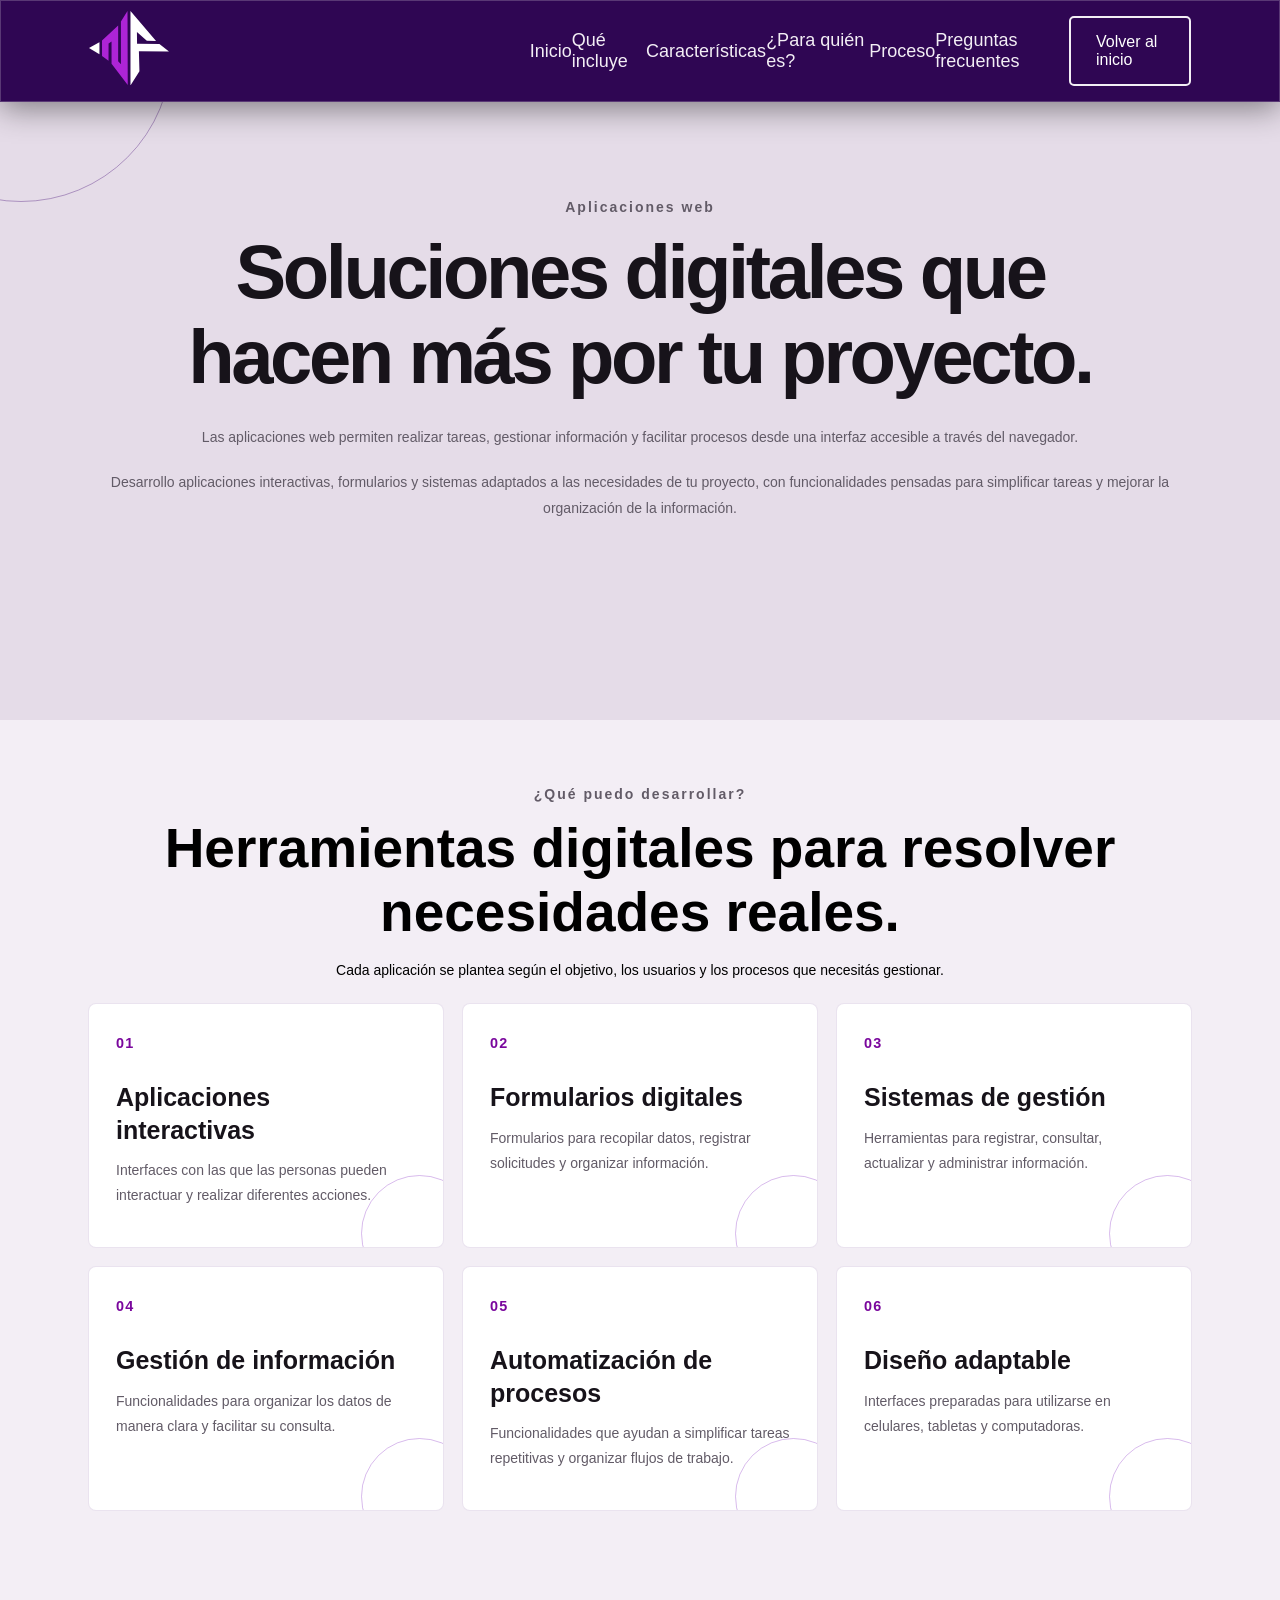
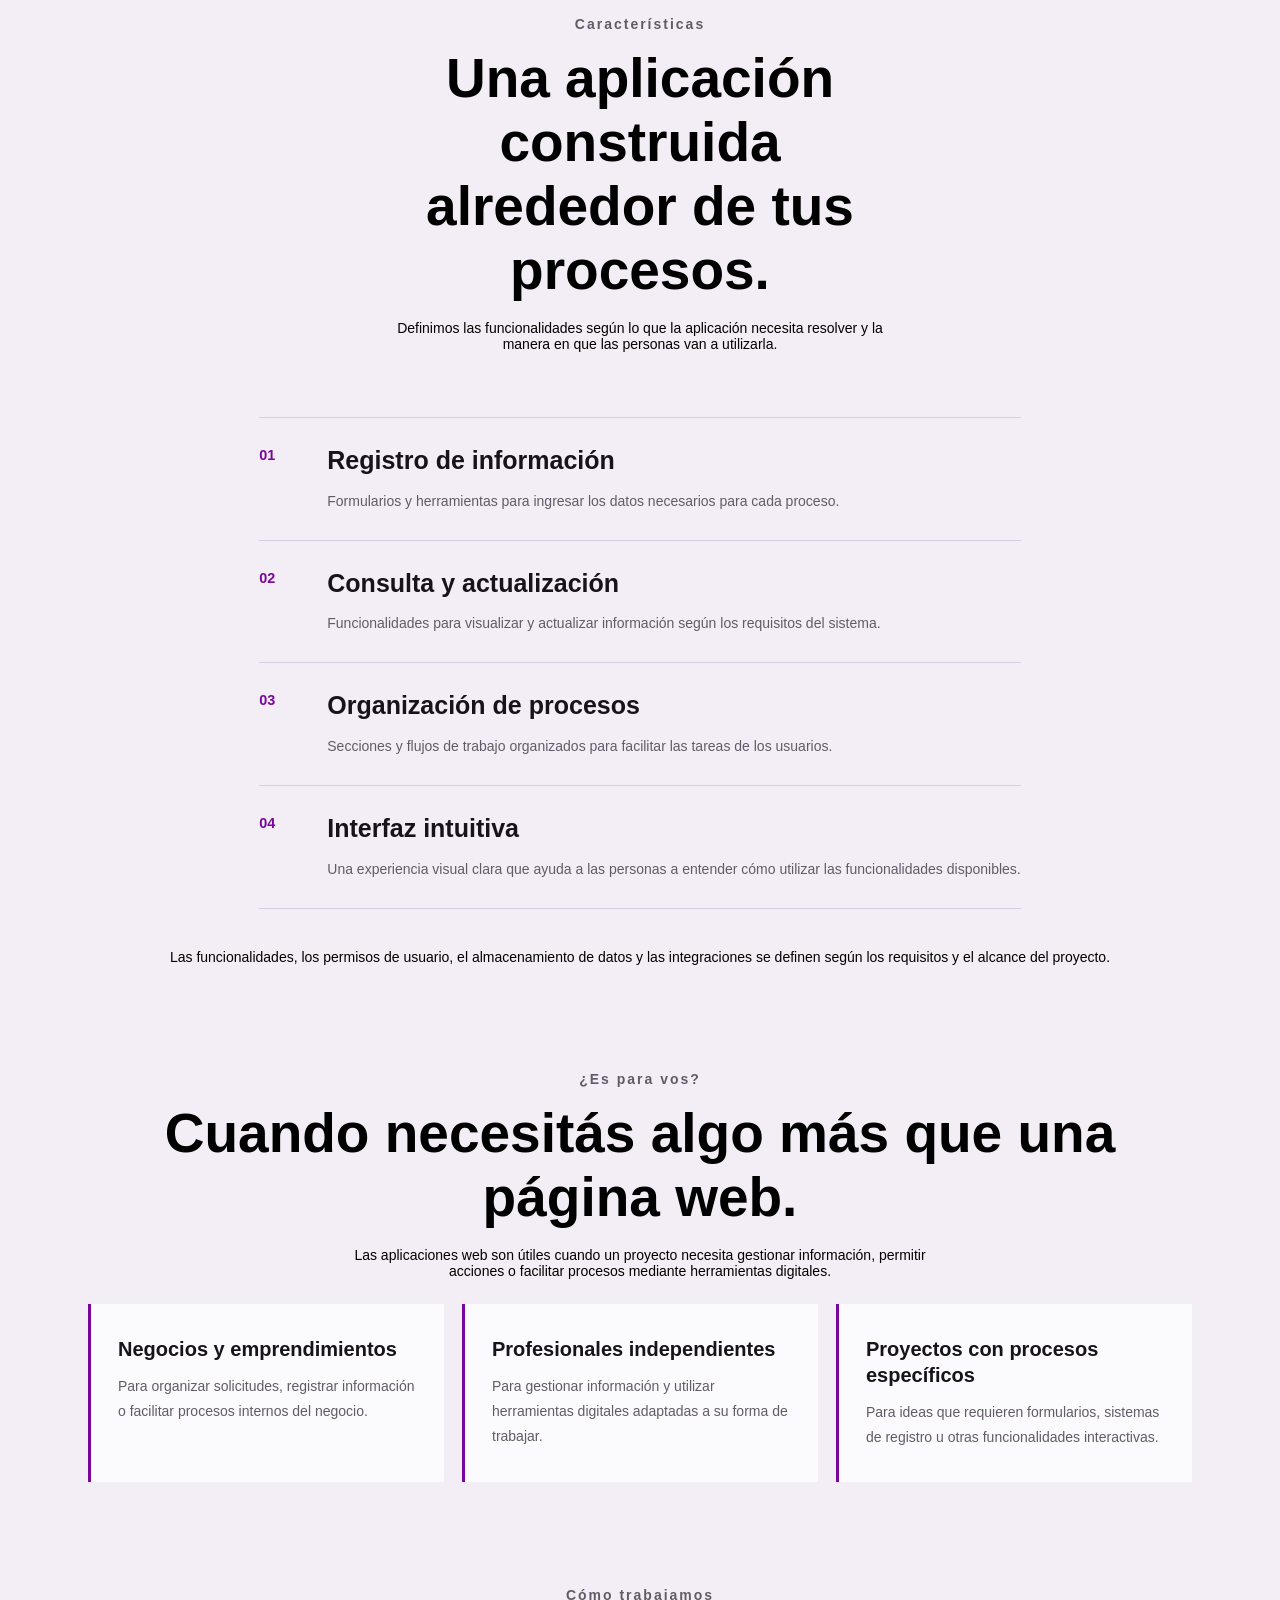
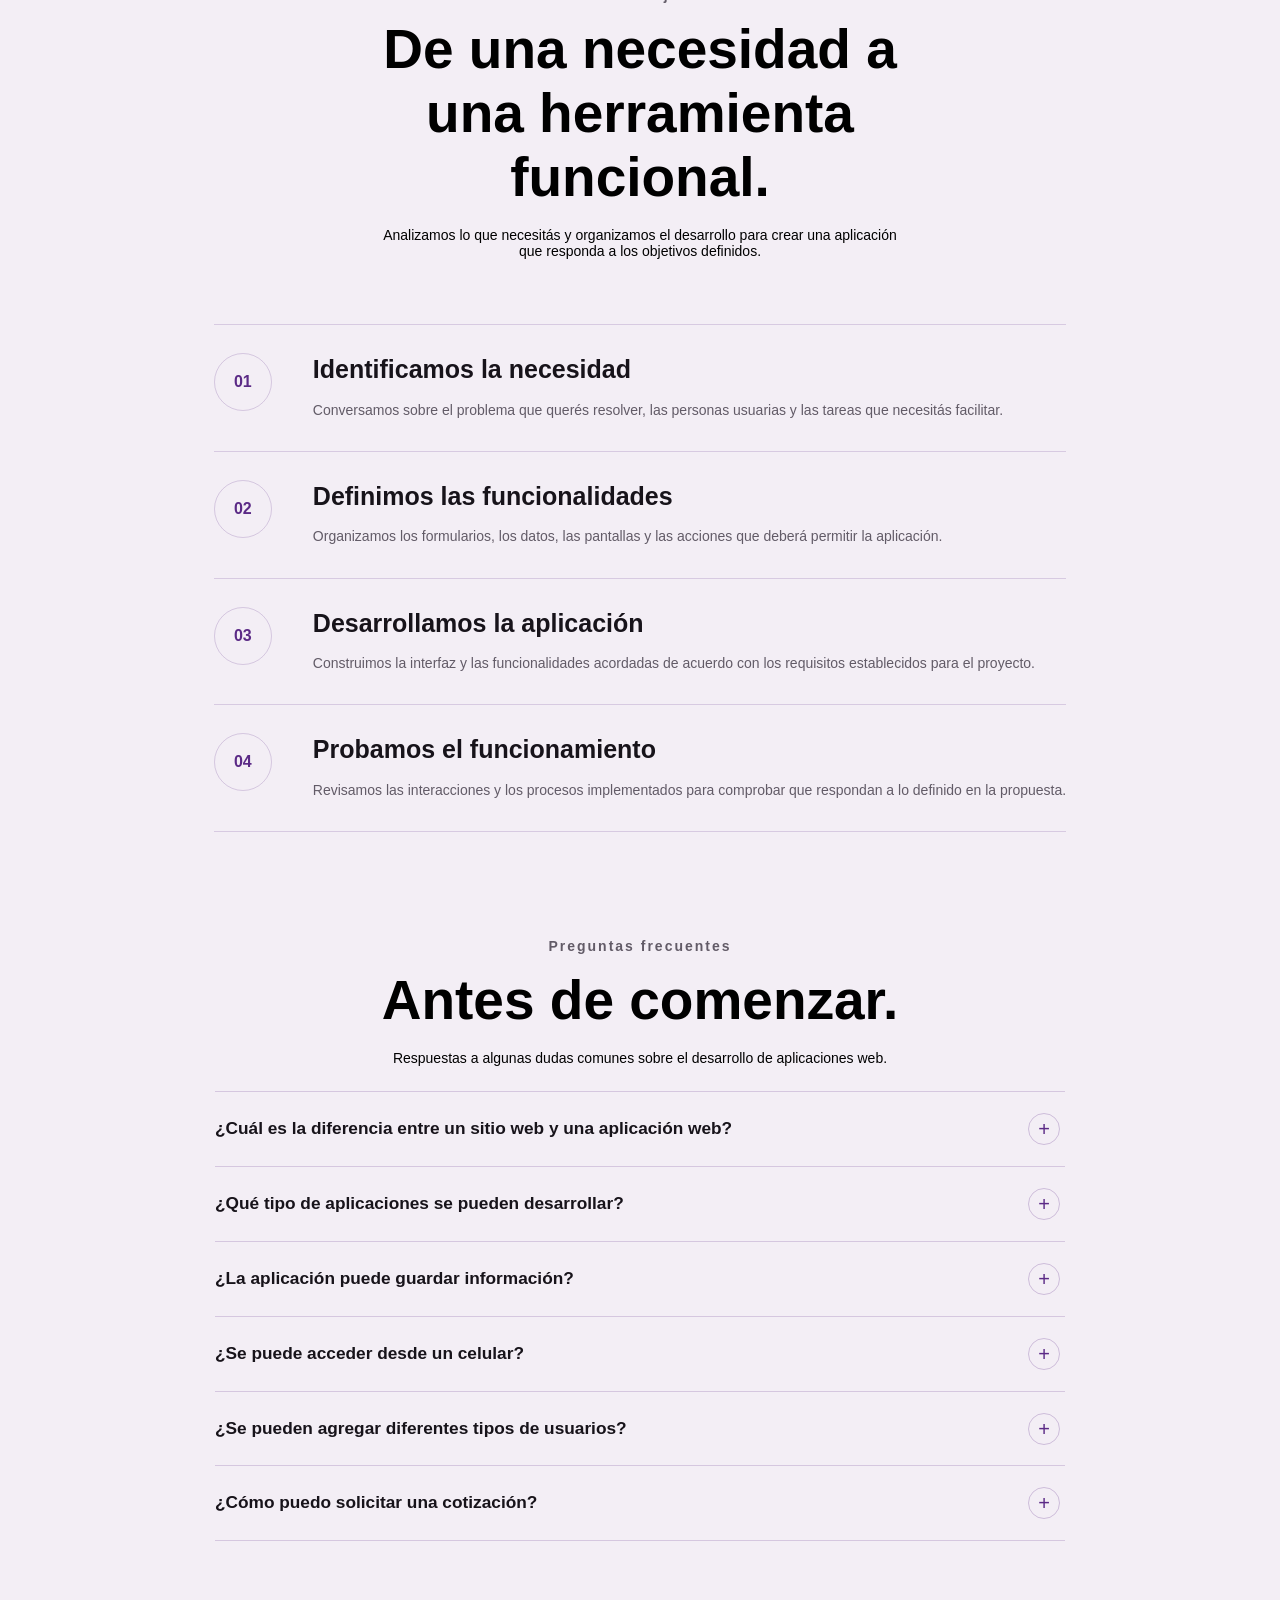
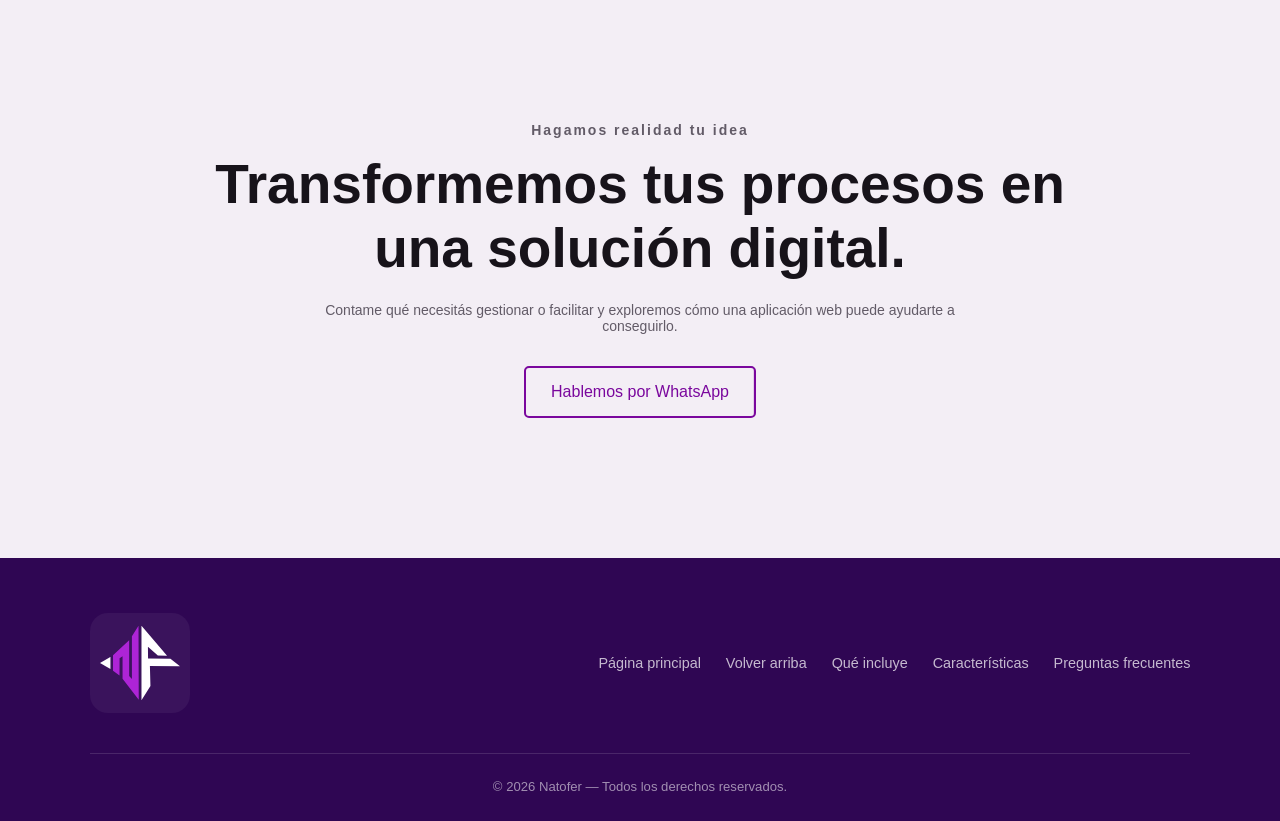
==== aplicacionesweb.html @ 2293ea52 "Add files via upload" ====
<!DOCTYPE html>
<html lang="es">

<head>
    <meta charset="UTF-8">
    <meta name="viewport" content="width=device-width, initial-scale=1.0">

    <title>Aplicaciones web | NATOFER</title>

    <link rel="stylesheet" href="CSS/style.css">
    <link rel="stylesheet" href="CSS/paquetes.css">
    <link rel="shortcut icon" href="IMG/logo.svg" type="image/x-icon">
</head>

<body>

    <!-- MENÚ DE NAVEGACIÓN -->
    <header class="menuNavegacion">
        <div class="container">
            <nav class="menuInfo">

                <a href="index.html" class="logo" aria-label="NATOFER - Página principal">
                    <svg xmlns="http://www.w3.org/2000/svg" viewBox="0 0 376.03 350">
                        <defs>
                            <style>
                                .cls-1 { fill: #fff; }
                                .cls-2 { fill: #ad24d6; }
                            </style>
                        </defs>
                        <g>
                            <polygon class="cls-2"
                                points="181.01 0 182.11 347.7 106.01 248.5 106.01 143 92.01 153 91.73 234.34 61.17 211.34 61.17 138.66 137.01 68 137.01 236.5 150.01 250 150.01 49.5 181.01 0" />
                            <polygon class="cls-1"
                                points="49.01 147 48.58 147.24 0 174.51 49.01 203 49.01 147" />
                            <polygon class="cls-1"
                                points="195.01 0 195.01 350 237.13 283.11 234.58 189.15 376.03 190.17 331.09 155.45 225.9 153.91 225.28 98.89 271.86 140.13 315.26 140.64 195.01 0" />
                        </g>
                    </svg>
                </a>

                <ul class="contendorNav" id="menu-principal">
                    <li><a href="#inicio" class="nav-link">Inicio</a></li>
                    <li><a href="#incluye" class="nav-link">Qué incluye</a></li>
                    <li><a href="#estructura" class="nav-link">Características</a></li>
                    <li><a href="#publico" class="nav-link">¿Para quién es?</a></li>
                    <li><a href="#proceso" class="nav-link">Proceso</a></li>
                    <li><a href="#preguntas" class="nav-link">Preguntas frecuentes</a></li>
                    <li>
                        <a href="index.html" class="boton">Volver al inicio</a>
                    </li>
                </ul>

                <button class="menu-toggle"
                    aria-label="Abrir menú"
                    aria-expanded="false"
                    aria-controls="menu-principal">
                    <span></span>
                    <span></span>
                    <span></span>
                </button>

            </nav>
        </div>
    </header>


    <main>

        <!-- PRESENTACIÓN -->
        <section class="bannerP" id="inicio">
            <article class="container">
                <div class="introduccion-contenido">

                    <span class="etiqueta">Aplicaciones web</span>

                    <h1>Soluciones digitales que hacen más por tu proyecto.</h1>

                    <p>
                        Las aplicaciones web permiten realizar tareas,
                        gestionar información y facilitar procesos desde
                        una interfaz accesible a través del navegador.
                    </p>

                    <p>
                        Desarrollo aplicaciones interactivas, formularios
                        y sistemas adaptados a las necesidades de tu proyecto,
                        con funcionalidades pensadas para simplificar tareas
                        y mejorar la organización de la información.
                    </p>

                </div>
            </article>
        </section>


        <!-- QUÉ INCLUYE -->
        <section id="incluye" class="incluye-paquete">
            <article class="container">

                <div class="seccion-encabezado">
                    <span class="etiqueta">¿Qué puedo desarrollar?</span>

                    <h2>Herramientas digitales para resolver necesidades reales.</h2>

                    <p>
                        Cada aplicación se plantea según el objetivo,
                        los usuarios y los procesos que necesitás gestionar.
                    </p>
                </div>

                <div class="incluye-grid">

                    <article class="incluye-card">
                        <span class="card-numero">01</span>
                        <h3>Aplicaciones interactivas</h3>
                        <p>
                            Interfaces con las que las personas pueden
                            interactuar y realizar diferentes acciones.
                        </p>
                    </article>

                    <article class="incluye-card">
                        <span class="card-numero">02</span>
                        <h3>Formularios digitales</h3>
                        <p>
                            Formularios para recopilar datos, registrar
                            solicitudes y organizar información.
                        </p>
                    </article>

                    <article class="incluye-card">
                        <span class="card-numero">03</span>
                        <h3>Sistemas de gestión</h3>
                        <p>
                            Herramientas para registrar, consultar,
                            actualizar y administrar información.
                        </p>
                    </article>

                    <article class="incluye-card">
                        <span class="card-numero">04</span>
                        <h3>Gestión de información</h3>
                        <p>
                            Funcionalidades para organizar los datos
                            de manera clara y facilitar su consulta.
                        </p>
                    </article>

                    <article class="incluye-card">
                        <span class="card-numero">05</span>
                        <h3>Automatización de procesos</h3>
                        <p>
                            Funcionalidades que ayudan a simplificar
                            tareas repetitivas y organizar flujos de trabajo.
                        </p>
                    </article>

                    <article class="incluye-card">
                        <span class="card-numero">06</span>
                        <h3>Diseño adaptable</h3>
                        <p>
                            Interfaces preparadas para utilizarse en
                            celulares, tabletas y computadoras.
                        </p>
                    </article>

                </div>
            </article>
        </section>


        <!-- CARACTERÍSTICAS -->
        <section class="estructura-paquete" id="estructura">
            <article class="container">

                <div class="seccion-encabezado">
                    <span class="etiqueta">Características</span>

                    <h2>Una aplicación construida alrededor de tus procesos.</h2>

                    <p>
                        Definimos las funcionalidades según lo que la
                        aplicación necesita resolver y la manera en que
                        las personas van a utilizarla.
                    </p>
                </div>

                <div class="estructura-lista">

                    <article class="estructura-item">
                        <span>01</span>
                        <div>
                            <h3>Registro de información</h3>
                            <p>
                                Formularios y herramientas para ingresar
                                los datos necesarios para cada proceso.
                            </p>
                        </div>
                    </article>

                    <article class="estructura-item">
                        <span>02</span>
                        <div>
                            <h3>Consulta y actualización</h3>
                            <p>
                                Funcionalidades para visualizar y actualizar
                                información según los requisitos del sistema.
                            </p>
                        </div>
                    </article>

                    <article class="estructura-item">
                        <span>03</span>
                        <div>
                            <h3>Organización de procesos</h3>
                            <p>
                                Secciones y flujos de trabajo organizados
                                para facilitar las tareas de los usuarios.
                            </p>
                        </div>
                    </article>

                    <article class="estructura-item">
                        <span>04</span>
                        <div>
                            <h3>Interfaz intuitiva</h3>
                            <p>
                                Una experiencia visual clara que ayuda
                                a las personas a entender cómo utilizar
                                las funcionalidades disponibles.
                            </p>
                        </div>
                    </article>

                </div>

                <p class="nota-paquete">
                    Las funcionalidades, los permisos de usuario,
                    el almacenamiento de datos y las integraciones se
                    definen según los requisitos y el alcance del proyecto.
                </p>

            </article>
        </section>


        <!-- PARA QUIÉN ES -->
        <section class="publico-paquete" id="publico">
            <article class="container">

                <div class="seccion-encabezado">
                    <span class="etiqueta">¿Es para vos?</span>

                    <h2>Cuando necesitás algo más que una página web.</h2>

                    <p>
                        Las aplicaciones web son útiles cuando un proyecto
                        necesita gestionar información, permitir acciones
                        o facilitar procesos mediante herramientas digitales.
                    </p>
                </div>

                <div class="publico-grid">

                    <article class="publico-card">
                        <h3>Negocios y emprendimientos</h3>
                        <p>
                            Para organizar solicitudes, registrar información
                            o facilitar procesos internos del negocio.
                        </p>
                    </article>

                    <article class="publico-card">
                        <h3>Profesionales independientes</h3>
                        <p>
                            Para gestionar información y utilizar herramientas
                            digitales adaptadas a su forma de trabajar.
                        </p>
                    </article>

                    <article class="publico-card">
                        <h3>Proyectos con procesos específicos</h3>
                        <p>
                            Para ideas que requieren formularios, sistemas
                            de registro u otras funcionalidades interactivas.
                        </p>
                    </article>

                </div>
            </article>
        </section>


        <!-- PROCESO DE TRABAJO -->
        <section class="proceso-paquete" id="proceso">
            <article class="container">

                <div class="seccion-encabezado">
                    <span class="etiqueta">Cómo trabajamos</span>

                    <h2>De una necesidad a una herramienta funcional.</h2>

                    <p>
                        Analizamos lo que necesitás y organizamos el desarrollo
                        para crear una aplicación que responda a los objetivos
                        definidos.
                    </p>
                </div>

                <div class="proceso-lista">

                    <article class="proceso-item">
                        <span class="proceso-numero">01</span>
                        <div>
                            <h3>Identificamos la necesidad</h3>
                            <p>
                                Conversamos sobre el problema que querés
                                resolver, las personas usuarias y las
                                tareas que necesitás facilitar.
                            </p>
                        </div>
                    </article>

                    <article class="proceso-item">
                        <span class="proceso-numero">02</span>
                        <div>
                            <h3>Definimos las funcionalidades</h3>
                            <p>
                                Organizamos los formularios, los datos,
                                las pantallas y las acciones que deberá
                                permitir la aplicación.
                            </p>
                        </div>
                    </article>

                    <article class="proceso-item">
                        <span class="proceso-numero">03</span>
                        <div>
                            <h3>Desarrollamos la aplicación</h3>
                            <p>
                                Construimos la interfaz y las funcionalidades
                                acordadas de acuerdo con los requisitos
                                establecidos para el proyecto.
                            </p>
                        </div>
                    </article>

                    <article class="proceso-item">
                        <span class="proceso-numero">04</span>
                        <div>
                            <h3>Probamos el funcionamiento</h3>
                            <p>
                                Revisamos las interacciones y los procesos
                                implementados para comprobar que respondan
                                a lo definido en la propuesta.
                            </p>
                        </div>
                    </article>

                </div>
            </article>
        </section>


        <!-- PREGUNTAS FRECUENTES -->
        <section class="faq-paquete" id="preguntas">
            <article class="container">

                <div class="seccion-encabezado">
                    <span class="etiqueta">Preguntas frecuentes</span>

                    <h2>Antes de comenzar.</h2>

                    <p>
                        Respuestas a algunas dudas comunes sobre el
                        desarrollo de aplicaciones web.
                    </p>
                </div>

                <div class="faq-lista">

                    <details class="faq-item">
                        <summary>
                            ¿Cuál es la diferencia entre un sitio web y una aplicación web?
                        </summary>
                        <p>
                            Un sitio web suele centrarse en presentar
                            información. Una aplicación web incorpora
                            interacciones y funcionalidades para realizar
                            tareas, registrar datos o gestionar procesos.
                        </p>
                    </details>

                    <details class="faq-item">
                        <summary>
                            ¿Qué tipo de aplicaciones se pueden desarrollar?
                        </summary>
                        <p>
                            Se pueden plantear formularios, sistemas de
                            registro, herramientas para gestionar información
                            y otras aplicaciones interactivas, según los
                            requisitos del proyecto.
                        </p>
                    </details>

                    <details class="faq-item">
                        <summary>
                            ¿La aplicación puede guardar información?
                        </summary>
                        <p>
                            Sí, se puede contemplar el almacenamiento de
                            información cuando el proyecto lo requiera.
                            La base de datos y su funcionamiento se definen
                            según los requisitos acordados.
                        </p>
                    </details>

                    <details class="faq-item">
                        <summary>
                            ¿Se puede acceder desde un celular?
                        </summary>
                        <p>
                            La interfaz puede diseñarse para adaptarse a
                            diferentes tamaños de pantalla. Las características
                            específicas se definen durante la planificación.
                        </p>
                    </details>

                    <details class="faq-item">
                        <summary>
                            ¿Se pueden agregar diferentes tipos de usuarios?
                        </summary>
                        <p>
                            Se pueden evaluar distintos tipos de usuarios
                            y permisos según las necesidades y el alcance
                            del sistema.
                        </p>
                    </details>

                    <details class="faq-item">
                        <summary>
                            ¿Cómo puedo solicitar una cotización?
                        </summary>
                        <p>
                            Podés contactarme para explicar la idea, las
                            tareas que necesitás facilitar y las características
                            que te gustaría incluir en la aplicación.
                        </p>
                    </details>

                </div>
            </article>
        </section>


        <!-- LLAMADA A LA ACCIÓN -->
        <section class="cta-paquete">
            <article class="container">

                <span class="etiqueta">Hagamos realidad tu idea</span>

                <h2>Transformemos tus procesos en una solución digital.</h2>

                <p>
                    Contame qué necesitás gestionar o facilitar y exploremos
                    cómo una aplicación web puede ayudarte a conseguirlo.
                </p>

                <a href="https://wa.me/50688218037?text=Hola%2C%20NATOFER.%20Me%20interesa%20desarrollar%20una%20aplicaci%C3%B3n%20web."
                    class="boton"
                    target="_blank"
                    rel="noopener noreferrer">
                    Hablemos por WhatsApp
                </a>

            </article>
        </section>

    </main>


    <!-- FOOTER -->
    <footer class="footer">
        <div class="footer-container">

            <a href="index.html" class="footer-logo"
                aria-label="NATOFER - Página principal">
                <svg xmlns="http://www.w3.org/2000/svg" viewBox="0 0 376.03 350">
                    <defs>
                        <style>
                            .cls-1 { fill: #fff; }
                            .cls-2 { fill: #ad24d6; }
                        </style>
                    </defs>
                    <g>
                        <polygon class="cls-2"
                            points="181.01 0 182.11 347.7 106.01 248.5 106.01 143 92.01 153 91.73 234.34 61.17 211.34 61.17 138.66 137.01 68 137.01 236.5 150.01 250 150.01 49.5 181.01 0" />
                        <polygon class="cls-1"
                            points="49.01 147 48.58 147.24 0 174.51 49.01 203 49.01 147" />
                        <polygon class="cls-1"
                            points="195.01 0 195.01 350 237.13 283.11 234.58 189.15 376.03 190.17 331.09 155.45 225.9 153.91 225.28 98.89 271.86 140.13 315.26 140.64 195.01 0" />
                    </g>
                </svg>
            </a>

            <ul class="footer-menu">
                <li><a href="index.html">Página principal</a></li>
                <li><a href="#inicio">Volver arriba</a></li>
                <li><a href="#incluye">Qué incluye</a></li>
                <li><a href="#estructura">Características</a></li>
                <li><a href="#preguntas">Preguntas frecuentes</a></li>
            </ul>

        </div>

        <div class="footer-copy">
            © 2026 Natofer — Todos los derechos reservados.
        </div>
    </footer>

</body>
</html>
---- CSS/style.css ----
:root {
    --bg: #F3EEF5;
    /* Fondo lavanda muy suave */
    --ink: #17131A;
    /* Negro con toque morado */
    --muted: #625B67;
    /* Texto secundario */
    --accent: #5B2A86;
    /* Morado principal */
    --accent2: #7a079d;
    /* Rosa apagado */
    --card: #FFFFFF;
    /* Tarjetas */
    --soft: #E5DCE8;
    /* Fondos decorativos */
    --gold: #C89B3C;
    /* Detalles */
    --font-title: "Space Grotesk", sans-serif;
    --font-body: "DM Sans", sans-serif;
}

html {
    scroll-behavior: smooth;
}

* {
    padding: 0;
    margin: 0;
    box-sizing: border-box;
    list-style: none;
    text-decoration: none;
    font-size: 16px;
}

.container {
    width: 90%;
    margin: 0 auto;
    padding: 0 1.5rem;
}

/*================================================
  MENU
  ==================================================*/
.menuNavegacion {
    background: #2f0653;
    backdrop-filter: blur(20px);
    -webkit-backdrop-filter: blur(20px);
    border: 1px solid rgba(255, 255, 255, 0.2);
    box-shadow: 0 4px 30px rgba(0, 0, 0, 0.1);
    padding: 1rem;
    box-shadow: 0 6px 30px rgba(0, 0, 0, 0.45);
    position: fixed;
    top: 0;
    left: 0;
    width: 100%;
    z-index: 9999999999;
    padding: 10px 0;
}

.menuInfo {
    display: flex;
    justify-content: space-between;
    align-items: center;
}

.logo {
    width: 80px;
    height: 80px;
}

.contendorNav {
    display: flex;
    width: 60%;
    justify-content: space-between;
}

.menu-toggle {
    display: none;
    flex-direction: column;
    cursor: pointer;
}

.nav-link {
    font-family: var(--font-body);
    font-size: 18px;
    color: var(--bg);
    transition: 0.3s ease-in-out;
    position: relative;
    text-decoration: none;
}

.nav-link::after {
    content: "";
    position: absolute;
    left: 0;
    bottom: -3px;
    width: 0%;
    height: 2px;
    background: var(--gold);
    transition: width 0.3s ease;
}

.nav-link:hover {
    color: var(--gold);
}

.nav-link:hover::after {
    width: 100%;
}



/* =========================
   BANNER
========================= */

.banner {
    height: 100vh;
    padding: 80px 0;
    background: var(--soft);
    overflow: hidden;
    position: relative;
}

.banner .container {
    margin: auto;
    display: grid;
    grid-template-columns: 1fr 1fr;
    align-items: center;
    place-content: center;
    gap: 70px;
    height: 100%;
}


/* =========================
   TEXTO
========================= */

.texto {
    position: relative;
    z-index: 2;
}

.mini-titulo {
    display: inline-block;
    margin-bottom: 25px;

    font-size: 13px;
    font-weight: 700;
    letter-spacing: 2px;
    color: var(--accent2);
    font-family: var(--font-body);
}

.texto h1 {
    margin: 0;
    max-width: 650px;

    font-size: 76px;
    line-height: 0.98;
    letter-spacing: -3px;
    font-family: var(--font-title);
    color: var(--ink);
}

.texto h1 span {
    color: var(--accent2);
    font-family: var(--font-title);
    font-size: 76px;
}

.texto p {
    max-width: 600px;
    margin: 30px 0;

    font-size: 18px;
    line-height: 1.7;
    color: var(--text);
    font-family: var(--font-body);
    font-size: 16px;
}


/* =========================
   BOTONES
========================= */

.acciones {
    display: flex;
    align-items: center;
    gap: 18px;
    margin-top: 35px;
}

.boton,
.boton-secundario {
    transition: 0.3s ease;
    font-family: var(--font-body);
}

.boton,
.boton-secundario {
    transition: 0.3s ease;
    font-family: var(--font-body);
}

.boton {
    position: relative;
    overflow: hidden;
    isolation: isolate;

    display: inline-flex;
    align-items: center;
    justify-content: center;

    padding: 15px 25px;

    border: 2px solid var(--accent2);
    color: var(--accent2);

    border-radius: 5px;
}

/* Fondo que entra desde la derecha */
.boton::before {
    content: "";
    position: absolute;
    inset: 0;

    background: var(--accent2);

    transform: translateX(100%);
    transition: transform 0.3s ease;

    z-index: -1;
}

/* El color entra de derecha a izquierda */
.boton:hover::before {
    transform: translateX(0);
}

/* Movimiento del botón */
.boton:hover {
    transform: translateY(-3px);
    color: var(--card);
}


/* Botón secundario */
.boton-secundario {
    color: var(--card);
    padding: 15px 45px;
    background-color: var(--accent2);
    border-radius: 5px;
}

.boton-secundario:hover {
    color: var(--card);
    background-color: var(--gold);
}

/* =========================
   PARTE VISUAL
========================= */

.visual {
    min-height: 500px;
    position: relative;

    display: flex;
    align-items: center;
    justify-content: center;
}


/* =========================
   BLOQUE DE CÓDIGO
========================= */

.codigo {
    position: absolute;
    top: 20px;
    right: 25px;

    padding: 18px 24px;

    background: var(--accent2);
    color: var(--card);

    font-family: monospace;
    font-size: 17px;

    border-radius: 10px;

    transform: rotate(3deg);

    box-shadow: 12px 12px 0 var(--muted);
}

.codigo span {
    color: var(--gold);
    font-weight: bold;
}

.codigo strong {
    display: block;
    margin-left: 25px;

    color: var(--card);
}


/* =========================
   NUMERO
========================= */

.numero {
    position: absolute;
    left: 5px;
    top: 80px;

    font-size: 130px;
    font-weight: 800;
    line-height: 1;

    color: transparent;
    -webkit-text-stroke: 2px #7a079d5d;

    opacity: 0.8;
}


/* =========================
   TARJETAS
========================= */

.tarjetas {
    position: relative;
    z-index: 2;

    width: 390px;

    display: grid;
    grid-template-columns: 1fr 1fr;
    gap: 15px;

    transform: rotate(-4deg);
}

.tarjeta {
    min-height: 125px;
    padding: 22px;

    display: flex;
    flex-direction: column;
    justify-content: space-between;

    background: var(--card);

    border-radius: 14px;

    box-shadow: 8px 8px 0 rgba(29, 27, 25, 0.08);

    transition: 0.35s ease;
}

.tarjeta:hover {
    transform: translateY(-8px) rotate(2deg);
}

.tarjeta strong {
    font-size: 32px;
    line-height: 1;
    color: var(--accent2);
    font-family: var(--font-title);
    text-align: center;
}

.tarjeta span {
    font-size: 13px;
    line-height: 1.4;
    color: var(--muted);
    font-family: var(--font-body);
    text-align: center;
}


/* =========================
   TARJETA PRINCIPAL
========================= */

.tarjeta-principal {
    grid-column: span 2;

    min-height: 170px;

    background: var(--accent);
    color: var(--card);

    justify-content: flex-end;
}

.tarjeta-principal strong {
    font-size: 70px;
    color: var(--card);
    letter-spacing: -3px;
}

.tarjeta-principal span {
    color: var(--card);
}


/* =========================
   NOMBRE NATOFER
========================= */

.nombre-visual {
    position: absolute;

    bottom: -15px;
    right: -20px;

    font-size: 80px;
    font-weight: 900;
    letter-spacing: -5px;

    color: transparent;
    -webkit-text-stroke: 2px #7a079d5d;

    transform: rotate(-90deg);
    transform-origin: center;

    opacity: 0.15;

    pointer-events: none;
    font-family: var(--font-title);
}


/* =========================
   DETALLES DECORATIVOS
========================= */

.visual::before {
    content: "";

    position: absolute;

    width: 330px;
    height: 330px;

    border: 2px solid var(--accent2);
    border-radius: 50%;

    right: 30px;
    top: 100px;

    z-index: 0;
}

.visual::after {
    content: "";

    position: absolute;

    width: 14px;
    height: 14px;

    background: var(--accent);
    border-radius: 50%;

    right: 15px;
    bottom: 90px;

    box-shadow:
        -35px 20px 0 var(--accent2),
        -70px -5px 0 var(--ink);
}

/* =========================
   SOBRE MI
   =========================
*/
.sobre-mi {
    padding: 80px 0;
    background: var(--bg);
}

.sobre-mi article {
    display: grid;
    grid-template-columns: 1.2fr 0.8fr;
    gap: 80px;
    align-items: center;
}

/* CONTENIDO */

.sobre-contenido {
    max-width: 750px;
}

.etiqueta {
    display: inline-block;
    margin-bottom: 20px;
    font-family: var(--font-body);
    text-align: center;
    font-size: 15px;
    font-weight: 600;
    letter-spacing: 2px;

    color: var(--accent);
}

.sobre-contenido h2 {
    margin: 0 0 30px;
    font-family: var(--font-title);
    font-size: 55px;
    line-height: 1;
    color: var(--ink);
}

.sobre-contenido h2 span {
    color: var(--gold);
    font-family: var(--font-title);
    font-size: 55px;
}

.sobre-contenido p {
    margin-bottom: 20px;
    font-size: 16px;
    font-family: var(--font-body);
    color: var(--muted);
    line-height: 1.8;
}

.sobre-contenido strong {
    color: var(--accent2);
}

/* IMAGEN */
/* CONTENEDOR */
.imagen-sobre {
    position: relative;
    width: 100%;
    height: 620px;

    display: flex;
    justify-content: center;
    align-items: center;

    isolation: isolate;
}


/* MANCHA */
.imagen-sobre::before {
    content: "";

    position: absolute;

    width: 400px;
    height: 500px;

    background: var(--accent2);

    border-radius: 55% 45% 48% 52%;

    right: 55px;
    top: 55px;

    transform: rotate(-8deg);

    z-index: -3;
}


/* MARCO */
.marco {
    position: absolute;

    width: 360px;
    height: 490px;

    border: 2.5px solid var(--gold);

    transform: rotate(10deg) translate(8px, 10px);

    z-index: -1;
}


/* IMAGEN */
.imagen-sobre img {
    position: relative;

    width: 365px;
    height: 500px;

    object-fit: cover;

    border-radius: 2px;

    transform: rotate(-2deg);

    z-index: 2;

    transition:
        transform .5s ease,
        filter .5s ease;
}

/* =========================================================
   EDUCACIÓN + EXPERIENCIA EDUCATIVA
   ========================================================= */
.formacionSection {
    padding: 90px 0;
    background: var(--bg);
}

/* ENCABEZADO */

.formacionHeader {

    margin: 0 auto;
    margin-bottom: 65px;
    text-align: center;
}

.etiqueta {
    display: inline-block;
    font-size: 14px;
    font-weight: 700;
    letter-spacing: 2px;
    color: var(--muted);
    margin-bottom: 14px;
    font-family: var(--font-body);
}

.formacionHeader .h2 {
    font-size: 55px;
    line-height: 1.1;
    margin: 0 0 18px;
    font-family: var(--font-title);
    color: var(--ink);
}

.formacionHeader p {
    color: var(--muted);
    line-height: 1.8;
    margin: 0;
    font-size: 16px;
    font-family: var(--font-body);
}

/* GRUPOS */

.eduExpe {
    display: flex;
    flex-direction: column;
    gap: 45px;
}

.edu>h3 {
    font-size: 25px;
    color: var(--accent2);
    margin: 0 0 20px;
    font-family: var(--font-title);
}

/* ==============================
   TARJETAS DE EDUCACIÓN
============================== */

.educacionGrid {
    display: grid;
    grid-template-columns: repeat(3, minmax(0, 1fr));
    gap: 16px;
    align-items: stretch;
}

.educacionCard {
    min-width: 0;
    height: 100%;
    min-height: 330px;
    box-sizing: border-box;

    display: flex;
    flex-direction: column;
    gap: 18px;

    padding: 24px 20px;
    background: var(--card);
    border: 1px solid var(--soft);
    border-radius: 5px;

    transition:
        transform 0.25s ease,
        border-color 0.25s ease;
}

.educacionCard:hover {
    transform: translateY(-4px);
    border-color: var(--gold);
}

.educacionYear {
    align-self: flex-end;
    color: var(--soft);
    font-family: var(--font-title);
    font-size: 20px;
    font-weight: 600;
}

.educacionInfo {
    display: flex;
    flex-direction: column;
    align-items: flex-start;
    flex: 1;
}

.educacionTipo {
    display: inline-block;
    background: var(--soft);
    color: var(--ink);
    font-family: var(--font-body);
    border-radius: 30px;
    padding: 6px 10px;
    margin-bottom: 14px;

    font-size: 10px;
    font-weight: 700;
    letter-spacing: 1px;
}

.educacionInfo h4 {
    font-size: 20px;
    font-family: var(--font-title);
    line-height: 1.4;
    margin: 0 0 10px;
    color: var(--accent);
}

.educacionInfo h5 {
    font-size: 14px;
    font-weight: 600;
    color: var(--muted);
    font-family: var(--font-title);
    margin: 0 0 16px;
}

.educacionInfo p {
    font-size: 14px;
    line-height: 1.7;
    color: #5d5852;
    margin: 0 0 18px;
    font-family: var(--font-body);
}

/* ETIQUETAS */

.tags {
    display: flex;
    flex-wrap: wrap;
    gap: 7px;
    margin-top: auto;
}

.tags span {
    display: inline-block;
    padding: 7px 11px;
    border-radius: 30px;
    background: var(--soft);
    color: var(--ink);
    font-family: var(--font-body);
    font-size: 11px;
}

/* ==============================
   EXPERIENCIA EDUCATIVA
============================== */

.experienciaEducativa {
    display: grid;
    grid-template-columns: repeat(3, minmax(0, 1fr));
    gap: 16px;
    align-items: stretch;
}

.worldskillsCard {
    min-width: 0;
    height: 100%;
    min-height: 440px;
    box-sizing: border-box;

    padding: 24px;
    display: flex;
    flex-direction: column;

    background: var(--card);
    border: 1px solid var(--soft);
    border-radius: 12px;

    transition:
        transform 0.25s ease,
        border-color 0.25s ease;
}

.worldskillsCard:hover {
    transform: translateY(-4px);
    border-color: var(--gold);
}

.worldskillsContent {
    display: flex;
    flex-direction: column;
    flex: 1;
    min-width: 0;
}

.worldskillsTop {
    display: flex;
    justify-content: space-between;
    align-items: center;
    flex-wrap: wrap;
    gap: 10px;
    margin-bottom: 18px;
}

.experienceTag {
    background: var(--soft);
    color: var(--ink);
    font-family: var(--font-body);
    padding: 7px 10px;
    border-radius: 30px;
    font-size: 11px;
    font-weight: 700;
    letter-spacing: 0.8px;
}

.experienceYear {
    font-size: 20px;
    font-family: var(--font-title);
    color: var(--soft);
}

.worldskillsContent>h3 {
    font-size: 25px;
    font-family: var(--font-title);
    color: var(--accent);
    margin: 0 0 14px;
}

.worldskillsContent>p,
.worldskillsStage>p {
    font-size: 14px;
    line-height: 1.75;
    color: var(--muted);
    font-family: var(--font-body);
    margin: 0 0 14px;
}

/* RECONOCIMIENTO */

.achievement {
    display: flex;
    flex-direction: column;
    gap: 5px;
    margin-top: 8px;
    padding: 14px;
    border: 1px solid var(--accent2);
    border-radius: 9px;
    background: #fffaff;
}

.achievement strong {
    font-size: 15px;
    font-family: var(--font-title);
    color: var(--accent2);
    letter-spacing: 0.5px;
}

.achievement span {
    font-size: 14px;
    font-family: var(--font-body);
    line-height: 1.5;
    color: var(--muted);
}

/* HABILIDADES */

.habilidades {
    padding: 60px 0;
    background-color: var(--bg);
    margin: 0;
}

.habilidades h2 {
    font-family: var(--font-title);
    font-size: 55px;
    color: var(--ink);
}

.habilidades p {
    font-family: var(--font-body);
    font-size: 14px;
    color: var(--muted);
    width: 80%;
}

.grupoHabilidades {
    margin-top: 28px;
}

.tituloGrupo {
    font-size: 20px;
    font-family: var(--font-title);
    font-weight: 600;
    margin-bottom: 16px;
    color: var(--accent);
}

.listaHabilidades {
    display: grid;
    grid-template-columns: repeat(2, minmax(0, 1fr));
    gap: 20px 32px;
}

.habilidadItem {
    min-width: 0;
}

.habilidadInfo {
    display: flex;
    align-items: center;
    gap: 10px;
    margin-bottom: 9px;
}

.habilidadInfo img {
    width: 65px;
    height: 65px;
    object-fit: contain;
    flex-shrink: 0;
}

.habilidadInfo>span:nth-child(2) {
    font-size: 15px;
    font-family: var(--font-title);
    font-weight: 500;
    color: var(--ink);
}

.nivelTexto {
    margin-left: auto;
    font-size: 0.8rem;
    color: var(--muted);
    font-family: var(--font-body);
    font-variant-numeric: tabular-nums;
}

.barraNivel {
    height: 5px;
    background: #e7e2dc;
    border-radius: 10px;
    overflow: hidden;
}

.barraNivel span {
    display: block;
    width: var(--nivel);
    height: 100%;
    background: var(--color);
    border-radius: inherit;
    transform-origin: left;
    animation: cargarBarra 1s ease-out both;
}

@keyframes cargarBarra {
    from {
        transform: scaleX(0);
    }

    to {
        transform: scaleX(1);
    }
}

/* SERVICIOS */

.servicios {
    padding: 100px 0;
    background-color: var(--bg);
}

.servicios h2 {
    font-family: var(--font-title);
    font-size: 55px;
    margin: 15px 0;
    color: var(--ink);
}

.headerS {
    width: 100%;
    display: flex;
    flex-direction: column;
    text-align: center;
    justify-content: center;
}

.serviciosIntro {
    line-height: 14px;
    font-family: var(--font-body);
    color: var(--muted);
    margin-bottom: 40px;
}

.serviciosGrid {
    display: grid;
    grid-template-columns: repeat(3, minmax(0, 1fr));
    gap: 22px;
}

.servicioCard {
    display: flex;
    flex-direction: column;
    align-items: flex-start;
    padding: 28px;
    min-height: 340px;
    border: 1px solid var(--soft);
    border-radius: 5px;
    background: var(--card);
    transition: transform 0.25s ease,
        border-color 0.25s ease;
}

.servicioCard:hover {
    transform: translateY(-5px);
    border-color: var(--gold);
}

.servicioNumero {
    font-size: 15px;
    font-weight: 700;
    letter-spacing: 1px;
    color: var(--muted);
    font-family: var(--font-title);
}

.servicioIcono {
    width: 30px;
    height: 30px;
    margin: 25px 0 10px;
}

.servicioIcono svg {
    width: 100%;
    height: 100%;
    object-fit: contain;
    color: var(--accent2);
}

.servicioCard h3 {
    font-family: var(--font-title);
    font-size: 25px;
    margin: 12px 0;
}

.servicioCard p {
    font-size: 14px;
    font-family: var(--font-body);
    line-height: 1.7;
    margin: 0 0 24px;
}

.servicioTags {
    display: flex;
    flex-wrap: wrap;
    gap: 7px;
    margin-bottom: 22px;
}

.servicioTags span {
    padding: 6px 9px;
    font-size: 11px;
    font-family: var(--font-body);
    background: var(--soft);
    color: var(--ink);
}

/* =========================
   SECCIÓN DE PROYECTOS
========================= */

.proyectos {
    padding: 100px 0;
    background: var(--bg);
}

/* Encabezado */

.headerProyectos {
    width: 100%;
    margin-bottom: 48px;
}

.headerProyectos h2 {
    margin: 0 0 20px;
    font-family: var(--font-title);
    font-size: 55px;
    line-height: 1.12;
    letter-spacing: -1.5px;
    display: flex;
    gap: 15px;
}

.headerProyectos h2 span {
    display: block;
    color: var(--gold);
    font-family: var(--font-title);
    font-size: 55px;
}

.headerProyectos p {
    margin: 0;
    color: var(--muted);
    font-family: var(--font-body);
    font-size: 16px;
    line-height: 1.8;
}

/* Cuadrícula */

.proyectosGrid {
    display: grid;
    grid-template-columns: repeat(2, minmax(0, 1fr));
    gap: 34px 26px;
    align-items: start;
}

/* Tarjetas */

.proyectoCard {
    min-width: 0;
    background: var(--card);
    border: 1px solid var(--soft);
    transition:
        transform 0.35s ease,
        box-shadow 0.35s ease;
}

.proyectoCard:hover {
    transform: translateY(-7px);
    box-shadow: 0 14px 32px rgba(29, 27, 25, 0.08);
}

/* Imágenes */

.proyectoImagen {
    position: relative;
    display: block;
    height: 450px;
    overflow: hidden;
    background: #e8e0d5;
}

.proyectoImagen img {
    display: block;
    width: 100%;
    height: 100%;
    transition: transform 0.55s ease;
}

.proyectoCard:hover .proyectoImagen img {
    transform: scale(1.045);
}

/* Flecha sobre la imagen */

.proyectoFlecha {
    position: absolute;
    right: 16px;
    bottom: 16px;
    display: grid;
    place-items: center;
    width: 44px;
    height: 44px;
    background: rgba(246, 241, 234, 0.75);
    border: 1px solid rgba(255, 255, 255, 0.6);
    backdrop-filter: blur(8px);
    color: var(--accent2);
    border-radius: 100px;
}

/* Contenido */

.proyectoContenido {
    padding: 25px;
}

.proyectoCategoria {
    display: inline-block;
    margin-bottom: 12px;
    color: var(--muted);
    font-family: var(--font-title);
    font-size: 12px;
    font-weight: 700;
    letter-spacing: 1.5px;
}

.proyectoContenido h3 {
    margin: 0 0 12px;
    font-family: var(--font-title);
    font-size: 25PX;
    line-height: 1.3;
    color: var(--accent);
}

.proyectoContenido p {
    margin: 0 0 20px;
    color: var(--muted);
    font-family: var(--font-body);
    font-size: 16px;
    line-height: 1.75;
}

/* Tecnologías */

.proyectoTecnologias {
    display: flex;
    flex-wrap: wrap;
    gap: 8px;
    margin-bottom: 22px;
}

.proyectoTecnologias span {
    padding: 7px 10px;
    background: var(--soft);
    color: var(--ink);
    font-size: 14px;
    font-family: var(--font-body);
}

/* Enlaces */

.proyectoCard .boton {
    padding: 10px;
    font-size: 14px;
}


/* Enlace a GitHub */
.proyectosFooter {
    display: flex;
    justify-content: center;
    margin-top: 48px;
}

/* =========================
   ANIMACIÓN AL HACER SCROLL
========================= */

.proyectoCard.animarEntrada {
    opacity: 0;
    transform: translateY(30px);
    transition:
        opacity 0.7s ease,
        transform 0.7s ease,
        box-shadow 0.35s ease;
}

.proyectoCard.animarEntrada.visible {
    opacity: 1;
    transform: translateY(0);
}

.proyectoCard.animarEntrada.visible:hover {
    transform: translateY(-7px);
}


/* =========================
   ANIMACIÓN DE ENTRADA
========================= */

.proyectoCard.animarEntrada {
    opacity: 0;
    transform: translateY(80px) scale(0.94);
    filter: blur(8px);

    transition:
        opacity 0.9s ease,
        transform 0.9s cubic-bezier(0.16, 1, 0.3, 1),
        filter 0.9s ease,
        box-shadow 0.35s ease;
}

.proyectoCard.animarEntrada.visible {
    opacity: 1;
    transform: translateY(0) scale(1);
    filter: blur(0);
}

/* Hover más evidente */

.proyectoCard:hover {
    transform: translateY(-12px) scale(1.015);
    box-shadow: 0 22px 45px rgba(29, 27, 25, 0.15);
}

/* Zoom de la imagen */

.proyectoImagen img {
    transition: transform 0.7s cubic-bezier(0.16, 1, 0.3, 1);
}

.proyectoCard:hover .proyectoImagen img {
    transform: scale(1.09);
}

/* Movimiento de la flecha */

.proyectoCard:hover .proyectoFlecha {
    background: var(--accent2);
    color: #ffffff;
}

/* ========================================
   SECCIÓN DE CONTACTO
======================================== */

.Contacto {
    padding: 100px 7%;
    background: var(--bg);
    color: #FFFFFF;
    overflow: hidden;
}

.contact-container {
    width: 85%;
    margin: 0 auto;
}

.informacionCotacto {
    position: relative;
    display: grid;
    grid-template-columns: 360px minmax(0, 1fr);
    align-items: center;
    gap: 0;
    min-height: 555px;
}

/* TARJETA DE INFORMACIÓN */

.contact-card {
    position: relative;
    z-index: 2;
    padding: 42px 30px;
    background: var(--accent2);
    color: var(--card);
    border-radius: 9px;
    box-shadow: 0 12px 30px rgba(0, 0, 0, 0.12);
    transition: transform 0.35s ease;
}

.contact-card:hover {
    transform: translateY(-4px);
}

.Contacto .h2 {
    margin: 0 0 28px;
    color: inherit;
    font-family: var(--font-title);
    font-size: 30PX;
    font-weight: 700;
    line-height: 1.3;
    text-align: center;
}

.info-row {
    margin-bottom: 17px;
}

.info-row:last-child {
    margin-bottom: 0;
}

.info-row .p {
    display: flex;
    align-items: center;
    gap: 9px;
    margin: 0;
    color: var(--card);
    font-family: var(--font-body);
    font-size: 0.88rem;
    line-height: 1.6;
    overflow-wrap: anywhere;
}

.info-row .icon {
    display: inline-flex;
    flex-shrink: 0;
    align-items: center;
    justify-content: center;
    font-size: 1rem;
}

/* FORMULARIO */

.contact-form {
    position: relative;
    z-index: 1;
    display: flex;
    flex-direction: column;
    margin-left: -40px;
    padding: 45px 50px 46px 90px;
    background: var(--accent);
    border-radius: 9px;
    box-shadow: 0 12px 35px rgba(0, 0, 0, 0.10);
}

.contact-form .h2 {
    margin-bottom: 27px;
    color: var(--card);
    font-family: var(--font-title);
    text-align: center;
    font-size: 55px;
}

.contact-form label {
    margin: 0 0 8px;
    color: #E2F4EC;
    font-family: var(--font-body);
    font-size: 1.05rem;
    font-weight: 600;
}

.contact-form input,
.contact-form textarea {
    box-sizing: border-box;
    width: 100%;
    margin-bottom: 22px;
    padding: 13px 16px;
    border: 1px solid rgba(240, 207, 255, 0.3);
    border-radius: 21px;
    outline: none;
    background: rgba(255, 255, 255, 0.13);
    color: #FFFFFF;
    font-family: var(--font-body);
    font-size: 1rem;
    box-shadow: 0 8px 18px rgba(0, 0, 0, 0.08);
    transition: border-color 0.3s ease,
        background 0.3s ease,
        box-shadow 0.3s ease;
}

.contact-form input {
    min-height: 49px;
}

.contact-form textarea {
    min-height: 80px;
    resize: vertical;
}

.contact-form input::placeholder,
.contact-form textarea::placeholder {
    color: rgba(255, 255, 255, 0.75);
    opacity: 1;
}

.contact-form input:focus,
.contact-form textarea:focus {
    border-color: #ac04df;
    background: rgba(255, 255, 255, 0.19);
    box-shadow: 0 0 0 3px rgba(161, 93, 224, 0.13);
}

/* BOTÓN */
.contact-form .boton {
    width: 200px;
    margin: 0 auto;
}

#formStatus {
    color: var(--soft);
    font-family: var(--font-body);
    font-size: 14px;
}

/* ========================================
   FOOTER
======================================== */

.footer {
    position: relative;
    padding: 55px 7% 22px;
    background: #2f0653;
    color: #FFFFFF;
    overflow: hidden;
}

/* Brillo decorativo */
.footer-container {
    position: relative;
    z-index: 1;
    display: flex;
    align-items: center;
    justify-content: space-between;
    gap: 45px;
    margin: 0 auto;
}

/* LOGO */

.footer-logo {
    display: flex;
    flex-shrink: 0;
    align-items: center;
    justify-content: center;
    width: 100px;
    height: 100px;
    padding: 10px;
    border-radius: 18px;
    background: rgba(255, 255, 255, 0.05);
    transition: background 0.3s ease,
        transform 0.3s ease;
}

.footer-logo:hover {
    background: rgba(154, 93, 224, 0.12);
    transform: translateY(-5px);
}

.footer-logo svg {
    display: block;
    width: 100%;
    height: 100%;
    transition: transform 0.4s ease;
}

.footer-logo:hover svg {
    transform: scale(1.06);
}

/* MENÚ */

.footer-menu {
    display: flex;
    flex-wrap: wrap;
    justify-content: flex-end;
    gap: 12px 25px;
    margin: 0;
    padding: 0;
    list-style: none;
}

.footer-menu li a {
    position: relative;
    display: inline-block;
    padding: 7px 0;
    color: rgba(255, 255, 255, 0.72);
    font-family: var(--font-body);
    font-size: 0.9rem;
    text-decoration: none;
    transition: color 0.3s ease;
}

/* Subrayado animado */

.footer-menu li a::after {
    content: "";
    position: absolute;
    right: 0;
    bottom: 0;
    left: 0;
    height: 2px;
    background: var(--gold);
    transform: scaleX(0);
    transform-origin: right;
    transition: transform 0.3s ease;
}

.footer-menu li a:hover {
    color: var(--gold);
}

.footer-menu li a:hover::after {
    transform: scaleX(1);
    transform-origin: left;
}

.footer-menu li a:focus-visible {
    outline: 2px solid var(--gold);
    outline-offset: 5px;
}

/* COPYRIGHT */

.footer-copy {
    position: relative;
    z-index: 1;
    max-width: 1200px;
    margin: 40px auto 0;
    padding-top: 22px;
    border-top: 1px solid rgba(255, 255, 255, 0.13);
    color: rgba(255, 255, 255, 0.55);
    font-family: var(--font-body);
    font-size: 0.82rem;
    line-height: 1.7;
    text-align: center;
}

/*
====================================================
Responsive
*/

/*================================================
  MENU RESPONSIVE
==================================================*/

/* Pantallas de 1000px o menos */
@media (max-width: 1246px) {

    .menuInfo {
        justify-content: space-between;
        padding: 0 20px;
    }

    .logo {
        width: 65px;
        height: 65px;
    }

    /* Botón del menú hamburguesa */
    .menu-toggle {
        display: flex;
        flex-direction: column;
        justify-content: space-between;
        width: 30px;
        height: 22px;
        cursor: pointer;
        z-index: 1001;
    }

    /* Enlaces de navegación */
    .contendorNav {
        display: none;
        position: absolute;
        top: 100%;
        left: 0;
        width: 100%;
        flex-direction: column;
        align-items: center;
        gap: 25px;
        padding: 30px 0;
        background: #2f0653;
    }

    /* Mostrar el menú cuando esté activo */
    .contendorNav.active {
        display: flex;
    }

    .nav-link {
        font-size: 18px;
    }

    /*BANNER*/
    .banner {
        min-height: auto;
        padding: 130px 0 70px;
    }

    .banner .container {
        width: 90%;
        grid-template-columns: minmax(0, 1fr) minmax(0, 0.9fr);
        gap: 25px;
        min-height: auto;
    }

    .texto h1 {
        font-size: clamp(38px, 5.5vw, 55px);
        letter-spacing: -2px;
    }

    .texto h1 span {
        font-size: clamp(38px, 5.5vw, 55px);
        letter-spacing: -2px;
    }

    .texto p {
        font-size: 15px;
        margin: 20px 0;
    }

    .visual {
        min-height: 400px;
    }

    .tarjetas {
        width: min(340px, 90%);
        gap: 12px;
    }

    .tarjeta {
        min-height: 110px;
        padding: 17px 12px;
    }

    .tarjeta-principal {
        min-height: 140px;
    }

    .codigo {
        top: 5px;
        right: 0;
        font-size: 13px;
        padding: 13px 15px;
    }

    .numero {
        top: 60px;
    }

    .visual::before {
        width: 280px;
        height: 280px;
    }

    .acciones {
        gap: 10px;
    }

    .boton,
    .boton-secundario {
        padding: 13px 18px;
        font-size: 14px;
    }

    /*NOSOTROS*/
    .sobre-mi {
        padding: 80px 0;
    }

    .sobre-mi article {
        width: 90%;
        grid-template-columns: minmax(0, 1.1fr) minmax(0, 0.9fr);
        gap: 30px;
    }

    .sobre-contenido h2 {
        font-size: clamp(36px, 5vw, 48px);
    }

    .sobre-contenido p {
        font-size: 15px;
        line-height: 1.75;
    }

    .etiqueta {
        font-size: 13px;
    }

    .imagen-sobre {
        min-height: 460px;
    }

    .imagen-sobre::before {
        width: 90%;
        height: 370px;
    }

    .marco {
        width: 78%;
        height: 350px;
    }

    .imagen-sobre img {
        width: 78%;
        height: 350px;
    }
}

@media (max-width:1110px) {
    .container {
        width: 95%;
        padding: 0;
    }

    .educacionGrid {
        display: flex;
        flex-wrap: wrap;
        justify-content: space-evenly;
        gap: 35px;
    }

    .educacionCard {
        width: 500px;
        height: 500px;
    }

    .experienciaEducativa {
        display: flex;
        flex-wrap: wrap;
        justify-content: space-evenly;
        gap: 35px;
    }

    .worldskillsCard {
        width: 500px;
        height: 500px;
    }

    .serviciosGrid {
        gap: 35px;
        display: flex;
        flex-wrap: wrap;
        justify-content: space-evenly;
    }

    .servicioCard {
        width: 320px;
        text-align: center;
        display: flex;
        flex-direction: column;
        justify-content: center;
    }

    .servicioCard h3 {
        text-align: center;
        width: 100%;
    }

    .servicioNumero {
        text-align: center;
        width: 100%;
    }

    .servicioIcono {
        text-align: center;
        width: 100%;
    }

    .servicioCard .boton {
        margin: 0 auto;
    }

    .proyectosGrid {
        display: flex;
        justify-content: space-evenly;
        flex-wrap: wrap;
    }

    .proyectoCard {
        width: 90%;
    }

    .headerProyectos {
        text-align: center;
    }

    .proyectos {
        padding: 30px 0;
    }

    .servicios {
        padding: 30px 0;
    }

    .habilidades {
        padding: 30px 0;
    }

    .formacionSection {
        padding: 30px 0;
    }

    .sobre-mi {
        padding: 30px 0;
    }

    .headerH {
        display: flex;
        flex-direction: column;
        text-align: center;
    }

    .contact-card .h2 {
        font-size: 20px;
    }

    .habilidades p {
        width: 100%;
    }

    .informacionCotacto {
        display: flex;
    }

    .contact-form .h2 {
        font-size: 45px;
    }

    .headerProyectos h2 {
        font-size: 45px;
    }

    .servicios h2 {
        font-size: 45px;
    }

    .habilidades h2 {
        font-size: 45px;
    }

    .formacionHeader .h2 {
        font-size: 45px;
    }

    .formacionHeader .h2 {
        font-size: 45px;
    }

    .sobre-contenido h2 span {
        font-size: 45px;
    }

    .contact-form {
        width: 80%;
    }
}

/* Pantallas pequeñas */
@media (max-width:980px) {

    .menuInfo {
        padding: 0 15px;
    }

    .logo {
        width: 55px;
        height: 55px;
    }

    .contendorNav {
        gap: 20px;
        padding: 15px 0;
    }

    .nav-link {
        font-size: 16px;
    }

    .banner {
        padding: 15px 0 55px;
    }

    .banner .container {
        width: 95%;
        grid-template-columns: 1fr;
        gap: 5px;
    }

    .texto {
        width: 100%;
        padding-top: 200px;
        text-align: center;
    }

    .mini-titulo {
        margin-bottom: 18px;
        font-size: 11px;
        letter-spacing: 1.5px;
    }

    .banner .container {
        gap: 20px;
    }

    .texto h1 {
        max-width: 100%;
        font-size: 50px;
        line-height: 1.05;
        letter-spacing: -2px;
    }

    .texto p {
        font-size: 15px;
        line-height: 1.7;
        margin: 20px 0;
        text-align: center;
        margin: 0 auto;
    }

    .acciones {
        margin: 30px auto;
        gap: 12px;
        display: flex;
        justify-content: center;
    }

    .boton,
    .boton-secundario {
        padding: 13px 17px;
        font-size: 13px;
    }

    .visual {
        min-height: 390px;
        width: 100%;
        margin-top: 5px;
    }

    .tarjetas {
        width: min(340px, 78%);
        gap: 12px;
    }

    .tarjeta {
        min-height: 105px;
        padding: 16px 10px;
        border-radius: 11px;
    }

    .tarjeta strong {
        font-size: 26px;
    }

    .tarjeta span {
        font-size: 12px;
    }

    .tarjeta-principal {
        min-height: 135px;
    }

    .tarjeta-principal strong {
        font-size: clamp(45px, 13vw, 62px);
    }

    .codigo {
        top: 0;
        right: 70px;
        font-size: 12px;
        padding: 12px 14px;
    }

    .numero {
        display: none;
    }

    .nombre-visual {
        display: none;
    }

    .visual::before {
        width: 260px;
        height: 260px;
        right: 5%;
    }

    .visual::after {
        right: 5%;
        bottom: 35px;
        top: 80%;
    }

    /*Nosotros*/
    .sobre-mi article {
        grid-template-columns: 1fr;
        gap: 25px;
    }

    .sobre-contenido {
        max-width: 100%;
        text-align: center;
    }

    .etiqueta {
        margin-bottom: 15px;
        font-size: 12px;
        letter-spacing: 1.5px;
    }

    .sobre-contenido h2 {
        margin-bottom: 22px;
        font-size: 40px;
        line-height: 1.08;
        letter-spacing: -1.5px;
    }

    .sobre-contenido h2 span {
        margin-bottom: 22px;
        font-size: 40px;
        line-height: 1.08;
        letter-spacing: -1.5px;
    }

    .sobre-contenido p {
        margin-bottom: 17px;
        font-size: 15px;
        line-height: 1.75;
    }

    .imagen-sobre {
        width: 100%;
        height: 440px;
        margin-top: 5px;
    }

    .imagen-sobre::before {
        width: min(320px, 85%);
        height: 350px;
        right: 20%;
    }

    .marco {
        width: min(280px, 75%);
        height: 330px;
    }

    .imagen-sobre img {
        width: min(285px, 74%);
        height: 330px;
    }

    .habilidades {
        gap: 45px;
        justify-content: space-evenly;
        width: 70%;
        display: flex;
        margin: 0 auto;
    }

    .formacionHeader .h2 {
        font-size: 40px;
    }

    .edu>h3 {
        text-align: center;
    }

    .formacionHeader {
        margin-bottom: 15px;
    }

    .educacionCard {
        text-align: center;
    }

    .educacionCard h4 {
        text-align: center;
        width: 100%;
    }

    .educacionCard h5 {
        text-align: center;
        width: 100%;
    }

    .educacionTipo {
        margin: 15px auto;
    }

    .tags {
        margin: 0 auto;
    }

    .worldskillsCard {
        text-align: center;
    }

    #habilidades {
        width: 100%;
    }

    .habilidades h2 {
        font-size: 40px;
    }

    .servicios h2 {
        font-size: 40px;
    }

    .headerProyectos h2 {
        font-size: 40px;
    }

}

@media (max-width: 790px) {

    .banner .container {
        width: 88%;
    }

    .texto h1 {
        font-size: 36px;
    }

    .acciones {
        align-items: stretch;
        flex-direction: column;
    }

    .boton,
    .boton-secundario {
        width: 100%;
        box-sizing: border-box;
    }

    .visual {
        min-height: 340px;
    }

    .tarjetas {
        width: 80%;
        gap: 9px;
    }

    .tarjeta {
        min-height: 95px;
        padding: 13px 8px;
    }

    .tarjeta strong {
        font-size: 22px;
    }

    .tarjeta span {
        font-size: 11px;
    }

    .tarjeta-principal {
        min-height: 120px;
    }

    .tarjeta-principal strong {
        font-size: 44px;
    }

    .codigo {
        display: none;
    }

    .visual::before {
        width: 220px;
        height: 220px;
    }

    /*NOSOTROS*/
    .sobre-mi {
        padding: 55px 0;
    }

    .sobre-mi article {
        width: 88%;
    }

    .sobre-contenido h2 {
        font-size: 34px;
    }

    .sobre-contenido p {
        font-size: 14px;
    }

    .imagen-sobre {
        min-height: 370px;
    }

    .imagen-sobre::before {
        height: 300px;
    }

    .marco {
        height: 280px;
        width: 76%;
    }

    .imagen-sobre img {
        height: 280px;
        width: 74%;
    }
}

@media (max-width:600px) {
    .container {
        width: 90%;
        margin: 0 auto;
    }

    .educacionCard {
        height: auto;
    }

    .worldskillsCard {
        height: auto;
    }

    .tags {
        justify-content: space-evenly;
        display: flex;
    }

    .listaHabilidades {
        display: flex;
        flex-wrap: wrap;
        justify-content: space-between;
        flex-direction: column;
    }

    .informacionCotacto {
        flex-direction: column;
    }

    .contact-form {
        width: 100%;
        padding: 15px;
        margin: 0 auto;
    }

    .proyectoImagen {
        display: none;
    }

    .proyectoImagen img {
        object-fit: cover;

    }

    .informacionCotacto {
        width: 100%;
        gap: 20px;

    }

    .contact-form .h2 {
        font-size: 25px;
    }

    .contact-container {
        width: 100%;
    }

    .Contacto {
        padding: 20px 0;
    }

    .footer-menu {
        flex-direction: column;
        text-align: center;
    }

    .sobre-contenido h2 {
        font-size: 25px;
    }

    .sobre-contenido h2 span {
        font-size: 25px;
    }

    .formacionHeader .h2 {
        font-size: 25px;
    }

    .habilidades h2 {
        font-size: 25px;
    }

    .servicios h2 {
        font-size: 25px;
    }

    .headerProyectos h2 {
        font-size: 25px;
    }
    .texto{
        height: auto;
    }
    
}
@media (max-width:380px) {
    .visual{
        display: none;
    }
}
/* =========================================
   ANIMACIONES Y ACCESIBILIDAD
========================================= */

@media (prefers-reduced-motion: reduce) {

    .boton,
    .boton::before,
    .boton-secundario,
    .tarjeta {
        transition: none;
    }

    .tarjeta:hover,
    .boton:hover,
    .boton-secundario:hover {
        transform: none;
    }

    .imagen-sobre img,
    .marco {
        transition: none;
    }

    .contact-card,
    .contact-form,
    .info-row .p,
    .contact-form input,
    .contact-form textarea,
    .contact-form .btn-glow,
    .footer-logo,
    .footer-logo svg,
    .footer-menu li a,
    .footer-menu li a::after {
        animation: none !important;
        transition: none !important;
    }

    .proyectoCard.animarEntrada {
        opacity: 1;
        transform: none;
        filter: none;
        transition: none;
    }

    .proyectoCard:hover,
    .proyectoCard.animarEntrada.visible:hover {
        transform: none;
    }

    .proyectoImagen img,
    .proyectoFlecha,
    .proyectoFlecha svg {
        transition: none;
    }

    .proyectoCard,
    .proyectoImagen img,
    .proyectoFlecha svg,
    .proyectoLink svg,
    .proyectosGithub svg {
        transition: none !important;
    }

    .proyectoCard.animarEntrada {
        opacity: 1;
        transform: none;
    }

    .proyectoCard:hover,
    .proyectoCard:hover .proyectoImagen img {
        transform: none;
    }

    .barraNivel span {
        animation: none;
    }
}
---- CSS/paquetes.css ----
:root {
    --bg: #F3EEF5;
    /* Fondo lavanda muy suave */
    --ink: #17131A;
    /* Negro con toque morado */
    --muted: #625B67;
    /* Texto secundario */
    --accent: #5B2A86;
    /* Morado principal */
    --accent2: #7a079d;
    /* Rosa apagado */
    --card: #FFFFFF;
    /* Tarjetas */
    --soft: #E5DCE8;
    /* Fondos decorativos */
    --gold: #C89B3C;
    /* Detalles */
    --font-title: "Space Grotesk", sans-serif;
    --font-body: "DM Sans", sans-serif;
}

html {
    scroll-behavior: smooth;
}

* {
    padding: 0;
    margin: 0;
    box-sizing: border-box;
    list-style: none;
    text-decoration: none;
    font-size: 16px;
}

.container {
    width: 90%;
    margin: 0 auto;
    padding: 0 1.5rem;
}
.contendorNav{
    align-items: center;
}
.contendorNav .boton{
    color: var(--card);
    border: 2px solid var(--bg);
}
.contendorNav .boton:hover{
    border:2px solid  var(--accent2);
}
/* =========================================
   BANNER DE INTRODUCCIÓN — ESENCIAL
========================================= */

.bannerP {
    position: relative;
    isolation: isolate;
    overflow: hidden;
    background: var(--soft);
    color: var(--ink);
    height: 80vh;
    width: 100%;
    display: flex;
    justify-content: center;
    align-items: center;
}
/* Forma decorativa */
.bannerP::before {
    content: "";
    position: absolute;
    z-index: -1;
    top: -100px;
    left: -130px;

    width: 300px;
    aspect-ratio: 1;

    border: 1px solid rgba(91, 42, 134, 0.418);
    border-radius: 50%;

    transition: transform 0.6s ease;
}
.bannerP:hover::before {
    transform: scale(1.12) rotate(15deg);
}
/* Contenido */
.bannerP .introduccion-contenido {
    width: 100%;
    text-align: center;
}
.bannerP .introduccion-contenido h1 {
    margin: 0 0 25px;
    color: var(--ink);
    font-family: var(--font-title);
    font-size: 76px;
    font-weight: 700;
    line-height: 1.12;
    letter-spacing: -0.045em;
    text-wrap: balance;
}
/* Párrafos */
.bannerP .introduccion-contenido p {
    margin: 0;
    color: var(--muted);
    font-family: var(--font-body);
    font-size: 1rem16px;
    line-height: 1.9;
}
.bannerP .introduccion-contenido p + p {
    margin-top: 18px;
}
/* Animación de entrada */
@keyframes bannerPEntrada {
    from {
        opacity: 0;
        transform: translateY(22px);
    }

    to {
        opacity: 1;
        transform: translateY(0);
    }
}
.bannerP .introduccion-etiqueta,
.bannerP .introduccion-contenido {
    animation: bannerPEntrada 0.8s ease both;
}
.bannerP .introduccion-contenido {
    animation-delay: 0.12s;
}
/* ENCABEZADOS */
.seccion-encabezado {
    width: 100%;
    text-align: center;
    padding: 25px 0;
}

.seccion-encabezado .etiqueta {
    justify-content: center;
}

.seccion-encabezado h2 {
    margin-bottom: 18px;
}

.seccion-encabezado > p {
    max-width: 610px;
    margin: 0 auto;
}
h2{
    font-family: var(--font-title);
    font-size: 55px;
}
p{
    font-size: 14px;
    font-family: var(--font-body);
}
/* QUÉ INCLUYE */

.incluye-paquete {
    padding: 40px 0;
    background: var(--bg);
}

.incluye-grid {
    display: grid;
    grid-template-columns: repeat(3, minmax(0, 1fr));
    gap: 18px;
}

.incluye-card {
    position: relative;
    min-height: 245px;
    padding: 30px 27px;
    overflow: hidden;
    border: 1px solid rgba(91, 42, 134, .13);
    border-radius: 8px;
    background: var(--card);
    transition: transform .35s ease, border-color .35s ease, box-shadow .35s ease;
}

.incluye-card::after {
    content: "";
    position: absolute;
    right: -35px;
    bottom: -45px;
    width: 115px;
    aspect-ratio: 1;
    border: 1px solid rgba(144, 60, 200, 0.35);
    border-radius: 50%;
    transition: transform .45s ease;
}

.incluye-card:hover {
    transform: translateY(-7px);
    border-color: rgba(91, 42, 134, .4);
    box-shadow: 0 15px 35px rgba(45, 24, 61, .07);
}

.incluye-card:hover::after {
    transform: scale(1.25);
}

.card-numero {
    display: inline-block;
    margin-bottom: 30px;
    color: var(--accent2);
    font-family: var(--font-title);
    font-size: .9rem;
    font-weight: 700;
    letter-spacing: .08em;
}

.incluye-card h3,
.publico-card h3,
.estructura-item h3,
.proceso-item h3 {
    margin: 0 0 12px;
    color: var(--ink);
    font-family: var(--font-title);
    font-size: 25px;
    font-weight: 700;
    line-height: 1.3;
}

.incluye-card p,
.publico-card p,
.estructura-item p,
.proceso-item p {
    margin: 0;
    color: var(--muted);
    font-family: var(--font-body);
    font-size: 14px;
    line-height: 1.8;
}




/* ESTRUCTURA DEL SITIO */

.estructura-paquete {
    padding: 40px;
    background: var(--bg);
}

.estructura-texto {
    position: sticky;
    top: 110px;
}

.estructura-lista {
    border-top: 1px solid rgba(91, 42, 134, .17);
}
.estructura-paquete .seccion-encabezado{
    width: 50%;
    align-items: center;
    display: flex;
    flex-direction: column;
    justify-content: center;
}
.estructura-paquete .container{
    display: flex;
    flex-wrap: wrap;
    justify-content: space-evenly;
    gap: 40px;
}
.estructura-item {
    display: grid;
    grid-template-columns: 48px 1fr;
    gap: 20px;
    padding: 26px 0;
    border-bottom: 1px solid rgba(91, 42, 134, .17);
    transition: padding-left .3s ease;
}

.estructura-item:hover {
    padding-left: 8px;
}

.estructura-item > span {
    padding-top: 3px;
    color: var(--accent2);
    font-family: var(--font-title);
    font-size: .9rem;
    font-weight: 700;
}
h3{
    font-family: var(--font-title);
    font-size: 25px;
}

/* PARA QUIÉN ES */

.publico-paquete {
    padding: 40px 0;
    background: var(--bg);
}

.publico-grid {
    display: grid;
    grid-template-columns: repeat(3, minmax(0, 1fr));
    gap: 18px;
}

.publico-card {
    padding: 32px 27px;
    border-left: 3px solid var(--accent2);
    background: rgba(255, 255, 255, .72);
    transition: transform .3s ease, background .3s ease;
}

.publico-card:hover {
    transform: translateY(-5px);
    background: var(--card);
}

.publico-card h3 {
    font-size: 1.25rem;
}

/* PROCESO */
.proceso-paquete {
    padding: 40px;
    background: var(--bg);
}
.proceso-paquete .seccion-encabezado{
    width: 50%;
    align-items: center;
    display: flex;
    flex-direction: column;
    justify-content: center;
}
.proceso-paquete .container{
    display: flex;
    flex-wrap: wrap;
    justify-content: space-evenly;
    gap: 40px;
}
.proceso-item {
    display: grid;
    grid-template-columns: 74px 1fr;
    gap: 25px;
    padding: 28px 0;
    border-top: 1px solid rgba(91, 42, 134, .18);
}

.proceso-item:last-child {
    border-bottom: 1px solid rgba(91, 42, 134, .18);
}
.proceso-numero {
    display: grid;
    place-items: center;
    width: 58px;
    height: 58px;
    border: 1px solid rgba(91, 42, 134, .2);
    border-radius: 50%;
    color: var(--accent);
    font-family: var(--font-title);
    font-size: 1rem;
    font-weight: 700;
    transition: background .3s ease, color .3s ease, transform .3s ease;
}
.proceso-item:hover .proceso-numero {
    background: var(--accent);
    color: #fff;
    transform: rotate(-8deg);
}

/* PREGUNTAS FRECUENTES */

.faq-paquete {
    padding: 40px 0;
    background: var(--bg);
}

.faq-lista {
    max-width: 850px;
    margin: 0 auto;
    border-top: 1px solid rgba(91, 42, 134, .2);
}

.faq-item {
    border-bottom: 1px solid rgba(91, 42, 134, .2);
}

.faq-item summary {
    position: relative;
    padding: 24px 45px 24px 0;
    color: var(--ink);
    font-family: var(--font-title);
    font-size: 1.08rem;
    font-weight: 700;
    line-height: 1.5;
    list-style: none;
    cursor: pointer;
}

.faq-item summary::-webkit-details-marker {
    display: none;
}

.faq-item summary::after {
    content: "+";
    position: absolute;
    top: 50%;
    right: 5px;
    display: grid;
    place-items: center;
    width: 30px;
    height: 30px;
    border: 1px solid rgba(91, 42, 134, .25);
    border-radius: 50%;
    color: var(--accent);
    font-family: var(--font-body);
    font-size: 1.25rem;
    font-weight: 400;
    transform: translateY(-50%);
    transition: transform .25s ease, background .25s ease, color .25s ease;
}

.faq-item[open] summary::after {
    content: "−";
    background: var(--accent);
    color: #fff;
    transform: translateY(-50%) rotate(180deg);
}

.faq-item summary:focus-visible {
    outline: 2px solid var(--accent);
    outline-offset: 5px;
}

.faq-item p {
    max-width: 720px;
    margin: -3px 45px 24px 0;
    color: var(--muted);
    font-family: var(--font-body);
    font-size: .96rem;
    line-height: 1.9;
}

/* CTA FINAL */

.cta-paquete {
    position: relative;
    isolation: isolate;
    overflow: hidden;
    padding: clamp(80px, 11vw, 140px) 7%;
    background: var(--bg);
    color: #fff;
    text-align: center;
}


.cta-paquete h2 {
    margin: 0 auto 22px;
    color: var(--ink);
}

.cta-paquete  p {
    max-width: 650px;
    margin: 0 auto 32px;
    color:var(--muted);
}

/* ACCESIBILIDAD */

.boton:focus-visible,
.enlace-secundario:focus-visible {
    outline: 3px solid var(--gold);
    outline-offset: 5px;
}

::selection {
    background: var(--accent);
    color: #fff;
}

/* ANIMACIONES */

@keyframes natofer-enter {
    from {
        opacity: 0;
        transform: translateY(24px);
    }
    to {
        opacity: 1;
        transform: translateY(0);
    }
}

@keyframes natofer-float {
    from {
        transform: translate(0, 0);
    }
    to {
        transform: translate(-15px, 20px);
    }
}

@keyframes natofer-blob {
    from {
        transform: rotate(0deg) scale(1);
    }
    to {
        transform: rotate(13deg) scale(1.05);
    }
}

/* TABLETAS */

@media (max-width: 900px) {
    .detalle-paquete {
        min-height: 72vh;
    }

    .introduccion-paquete {
        grid-template-columns: 1fr;
        gap: 28px;
    }

    .incluye-grid,
    .publico-grid {
        grid-template-columns: repeat(2, minmax(0, 1fr));
    }

    .estructura-paquete {
        grid-template-columns: 1fr;
        gap: 35px;
    }

    .estructura-texto {
        position: static;
    }

    .numero-paquete {
        right: 7%;
    }
    .bannerP {
        grid-template-columns: 1fr;
        gap: 28px;
        padding: 85px 7%;
    }

    .bannerP .introduccion-contenido {
        max-width: 800px;
    }
}

/* CELULARES */

@media (max-width: 600px) {
    html {
        scroll-padding-top: 80px;
    }
    .bannerP {
        gap: 24px;
        padding: 70px 6%;
    }

    .bannerP::before {
        top: -140px;
        left: -170px;
        width: 250px;
    }

    .bannerP .introduccion-contenido h2 {
        font-size: clamp(2rem, 9vw, 2.7rem);
    }

    .bannerP .introduccion-contenido p {
        font-size: 0.95rem;
        line-height: 1.8;
    }
    .detalle-paquete {
        min-height: auto;
        padding: 100px 6% 95px;
    }

    .detalle-paquete h1 {
        font-size: clamp(2.8rem, 13vw, 4.4rem);
        letter-spacing: -.06em;
    }

    .detalle-paquete::before {
        top: -100px;
        right: -150px;
        width: 270px;
    }

    .detalle-paquete::after {
        width: 110px;
        right: 8%;
        bottom: 4%;
    }

    .hero-acciones {
        align-items: stretch;
        flex-direction: column;
        width: 100%;
        gap: 19px;
    }

    .hero-acciones .boton {
        width: 100%;
    }

    .enlace-secundario {
        justify-content: center;
    }

    .numero-paquete {
        right: 6%;
        bottom: 25px;
        font-size: .65rem;
    }

    .introduccion-paquete,
    .incluye-paquete,
    .estructura-paquete,
    .publico-paquete,
    .proceso-paquete,
    .faq-paquete {
        padding: 75px 6%;
    }

    .introduccion-contenido h2,
    .seccion-encabezado h2,
    .estructura-texto h2,
    .cta-paquete h2 {
        font-size: clamp(2rem, 9vw, 2.8rem);
    }

    .seccion-encabezado {
        margin-bottom: 35px;
    }

    .incluye-grid,
    .publico-grid {
        grid-template-columns: 1fr;
        gap: 14px;
    }

    .incluye-card {
        min-height: auto;
        padding: 25px 23px;
    }

    .card-numero {
        margin-bottom: 20px;
    }

    .publico-card {
        padding: 25px 22px;
    }

    .estructura-item {
        grid-template-columns: 35px 1fr;
        gap: 13px;
        padding: 22px 0;
    }

    .proceso-item {
        grid-template-columns: 48px 1fr;
        gap: 16px;
        padding: 23px 0;
    }

    .proceso-numero {
        width: 43px;
        height: 43px;
        font-size: .85rem;
    }

    .faq-item summary {
        padding: 21px 40px 21px 0;
        font-size: 1rem;
    }

    .faq-item p {
        margin-right: 5px;
        font-size: .92rem;
    }

    .cta-paquete {
        padding: 80px 6%;
    }

    .cta-paquete .boton {
        width: 100%;
    }
}

/* REDUCIR MOVIMIENTO */

@media (prefers-reduced-motion: reduce) {
    html {
        scroll-behavior: auto;
    }

    .detalle-paquete *,
    .detalle-paquete *::before,
    .detalle-paquete *::after,
    .incluye-card,
    .incluye-card::after,
    .publico-card,
    .estructura-item,
    .proceso-numero,
    .faq-item summary::after,
    .boton,
    .boton::before,
    .enlace-secundario {
        animation: none !important;
        transition: none !important;
    }
    .bannerP .introduccion-etiqueta,
    .bannerP .introduccion-contenido {
        animation: none;
    }

    .bannerP::before {
        transition: none;
    }
}
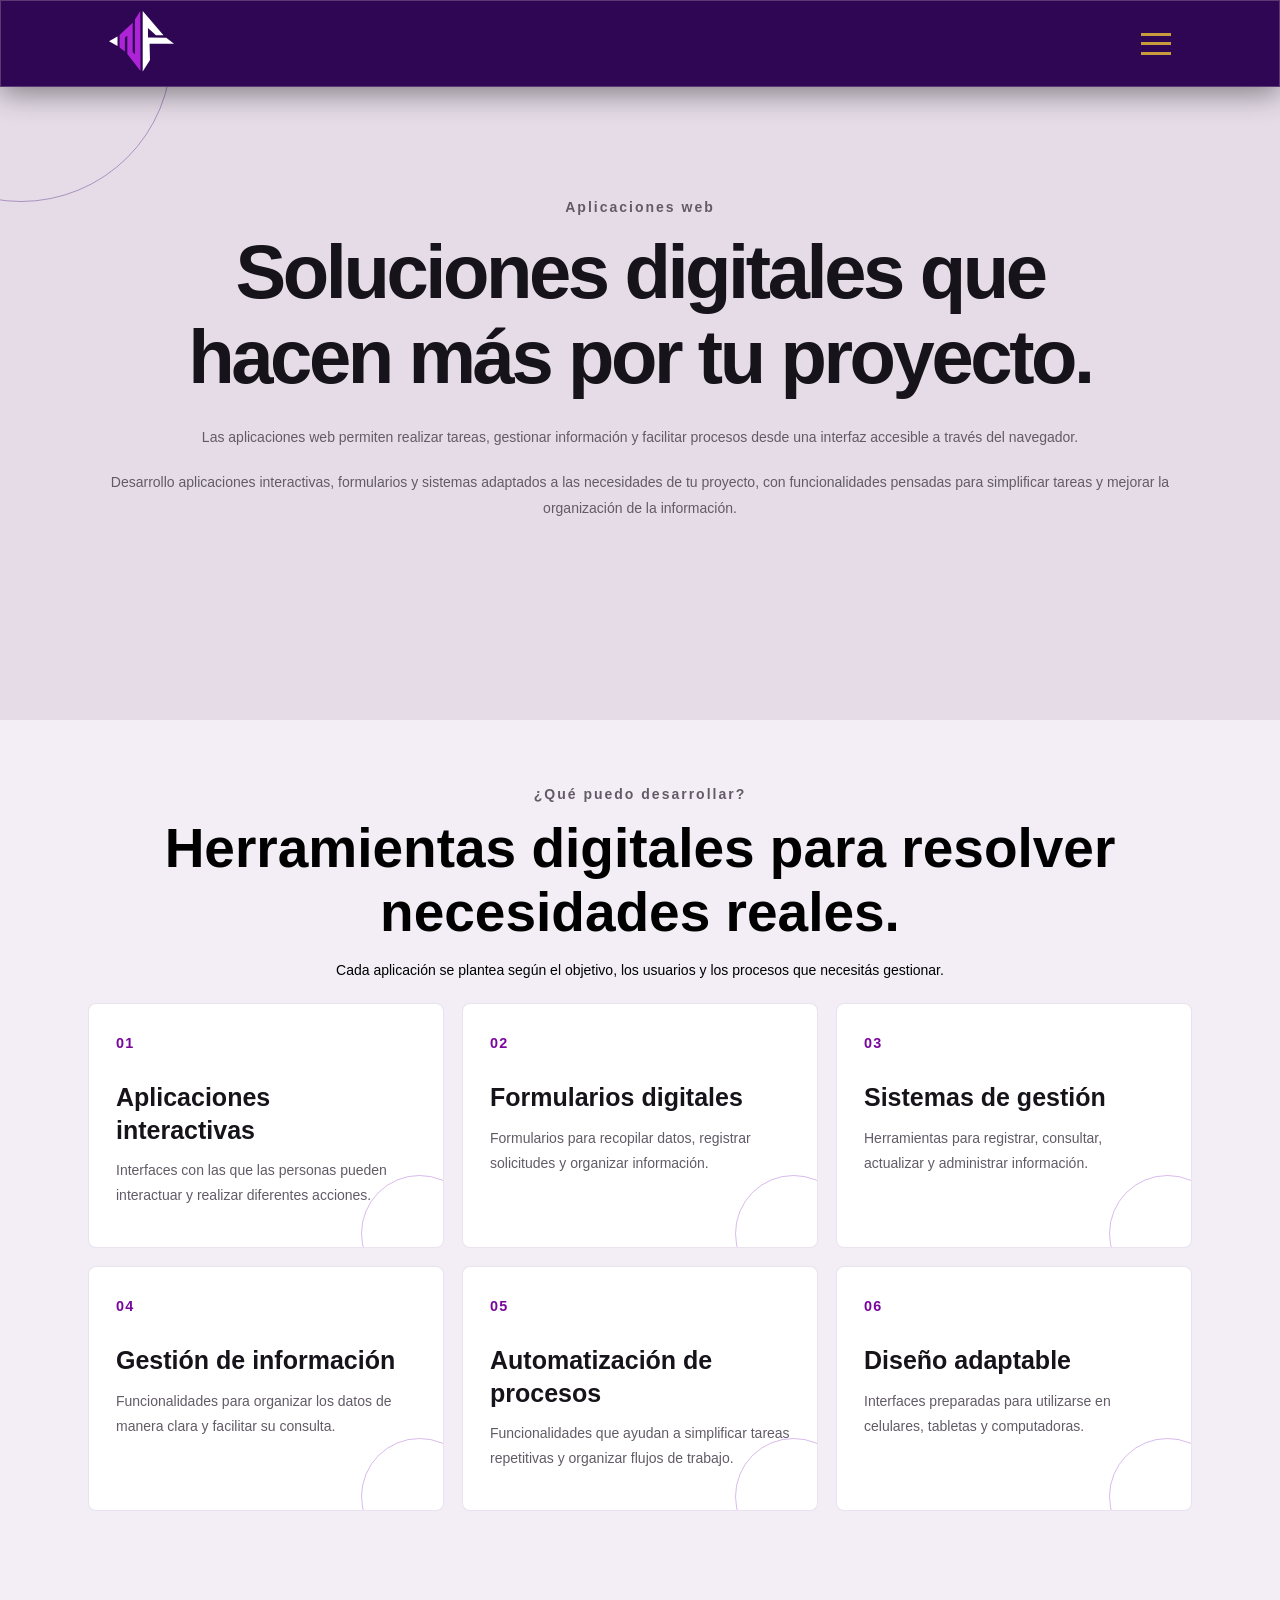
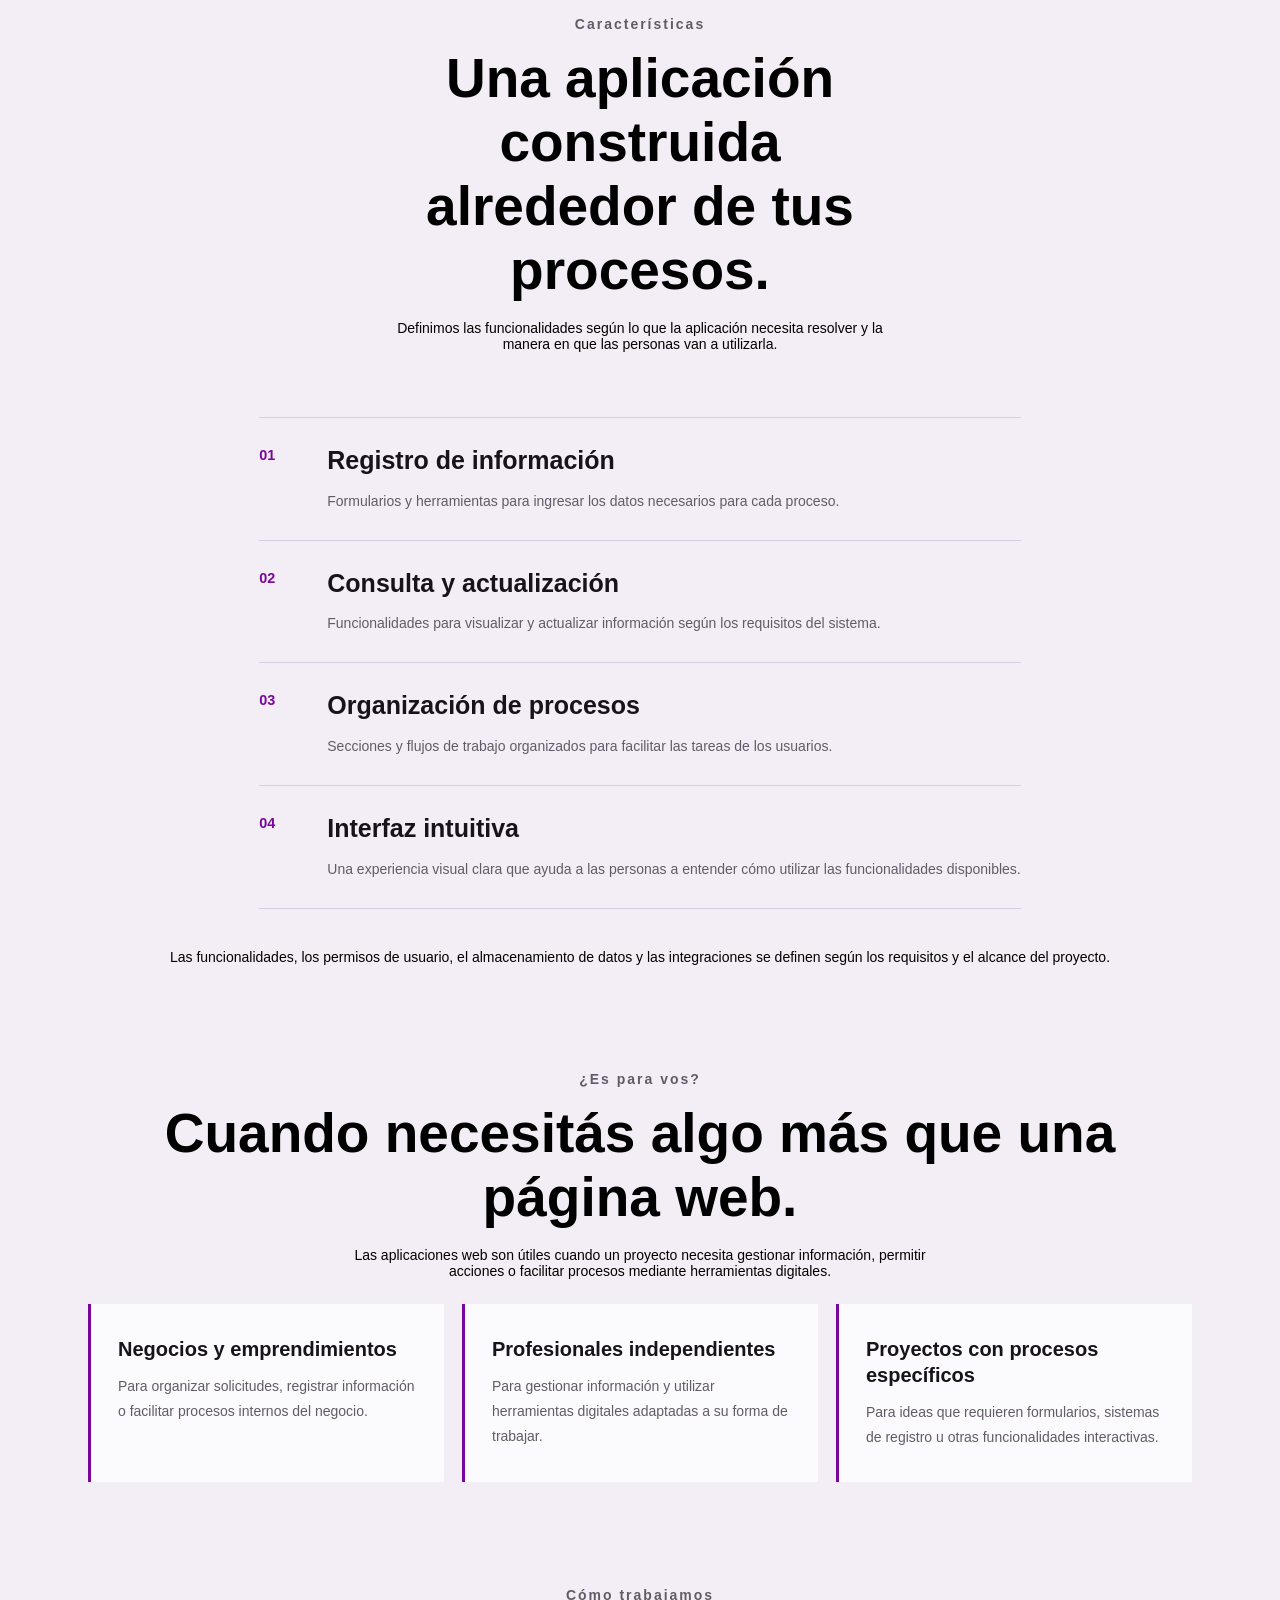
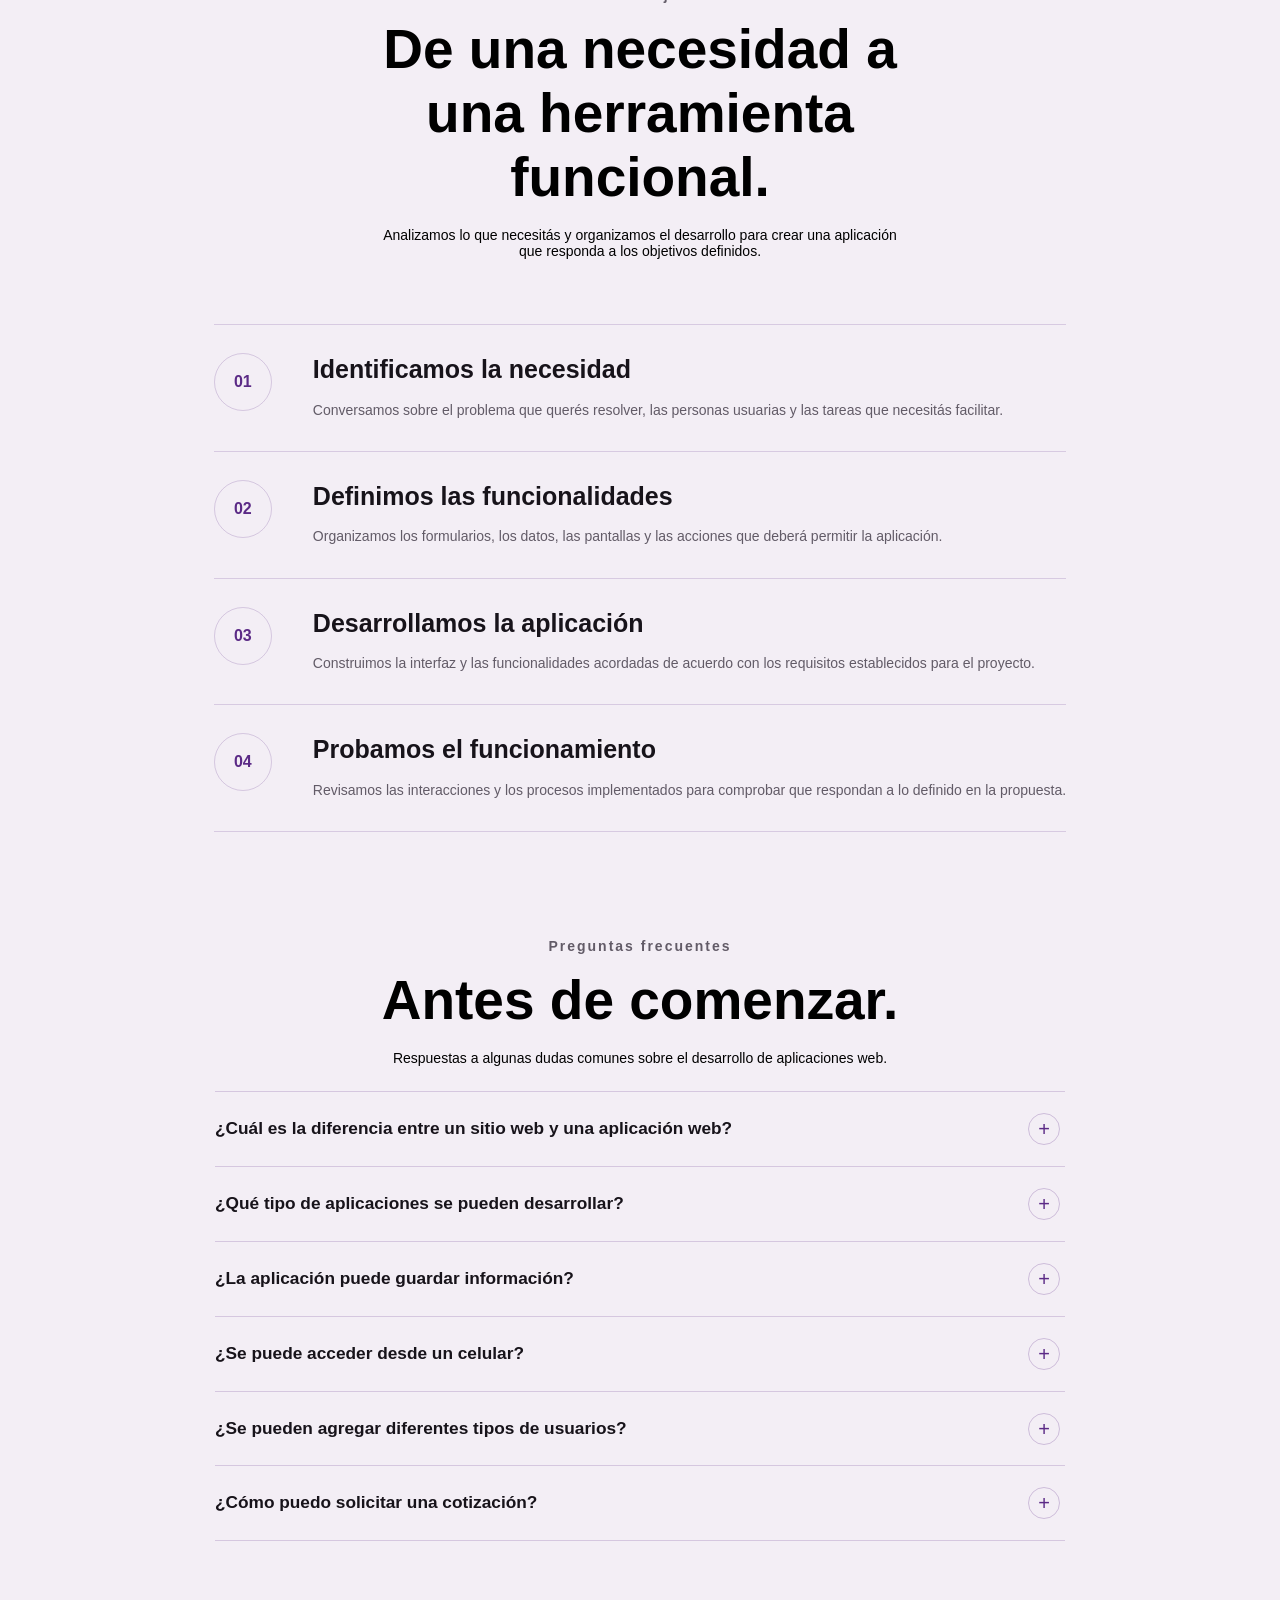
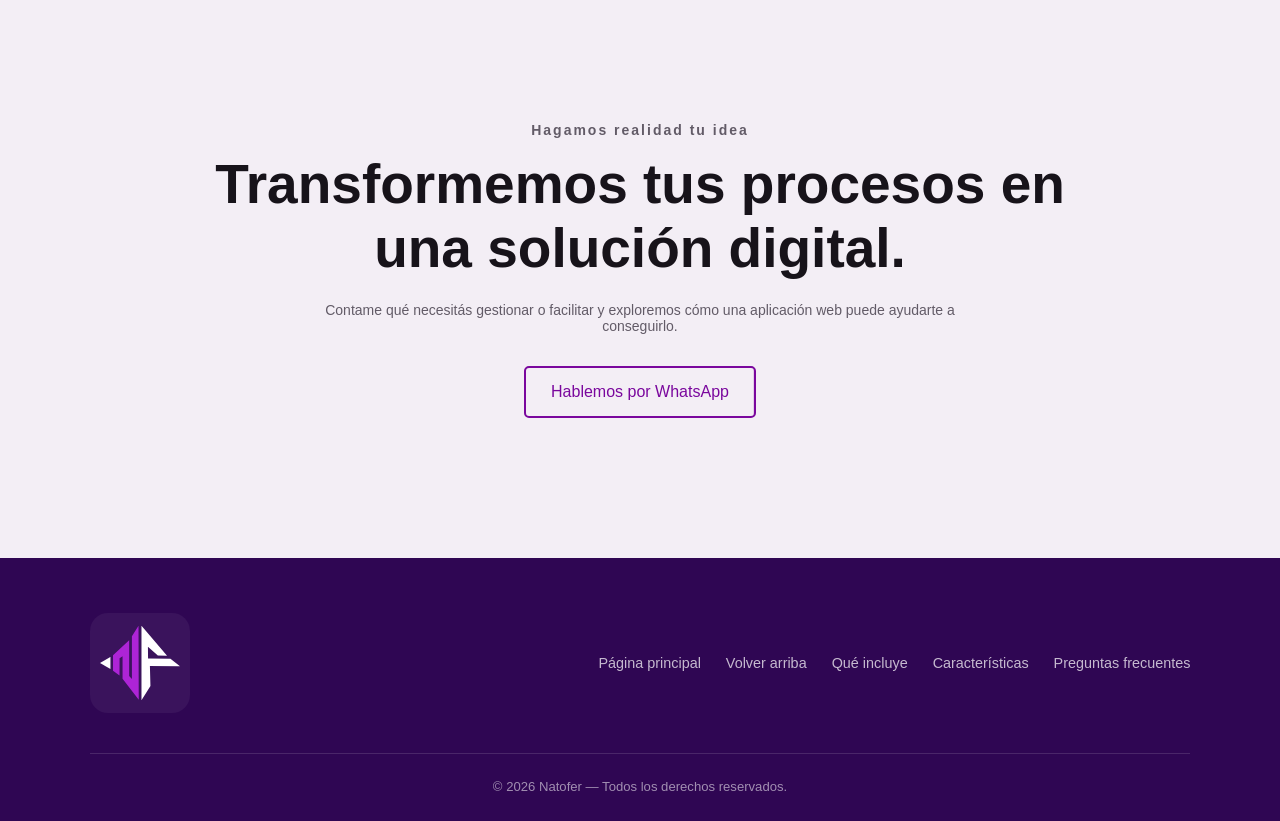
==== commit a3b7df99: "Add files via upload" ====
--- a/aplicacionesweb.html
+++ b/aplicacionesweb.html
@@ -1,4 +1,3 @@
-
 <!DOCTYPE html>
 <html lang="es">
 
@@ -24,15 +23,19 @@
                     <svg xmlns="http://www.w3.org/2000/svg" viewBox="0 0 376.03 350">
                         <defs>
                             <style>
-                                .cls-1 { fill: #fff; }
-                                .cls-2 { fill: #ad24d6; }
+                                .cls-1 {
+                                    fill: #fff;
+                                }
+
+                                .cls-2 {
+                                    fill: #ad24d6;
+                                }
                             </style>
                         </defs>
                         <g>
                             <polygon class="cls-2"
                                 points="181.01 0 182.11 347.7 106.01 248.5 106.01 143 92.01 153 91.73 234.34 61.17 211.34 61.17 138.66 137.01 68 137.01 236.5 150.01 250 150.01 49.5 181.01 0" />
-                            <polygon class="cls-1"
-                                points="49.01 147 48.58 147.24 0 174.51 49.01 203 49.01 147" />
+                            <polygon class="cls-1" points="49.01 147 48.58 147.24 0 174.51 49.01 203 49.01 147" />
                             <polygon class="cls-1"
                                 points="195.01 0 195.01 350 237.13 283.11 234.58 189.15 376.03 190.17 331.09 155.45 225.9 153.91 225.28 98.89 271.86 140.13 315.26 140.64 195.01 0" />
                         </g>
@@ -51,9 +54,7 @@
                     </li>
                 </ul>
 
-                <button class="menu-toggle"
-                    aria-label="Abrir menú"
-                    aria-expanded="false"
+                <button class="menu-toggle" aria-label="Abrir menú" aria-expanded="false"
                     aria-controls="menu-principal">
                     <span></span>
                     <span></span>
@@ -468,9 +469,7 @@
                 </p>
 
                 <a href="https://wa.me/50688218037?text=Hola%2C%20NATOFER.%20Me%20interesa%20desarrollar%20una%20aplicaci%C3%B3n%20web."
-                    class="boton"
-                    target="_blank"
-                    rel="noopener noreferrer">
+                    class="boton" target="_blank" rel="noopener noreferrer">
                     Hablemos por WhatsApp
                 </a>
 
@@ -484,20 +483,23 @@
     <footer class="footer">
         <div class="footer-container">
 
-            <a href="index.html" class="footer-logo"
-                aria-label="NATOFER - Página principal">
+            <a href="index.html" class="footer-logo" aria-label="NATOFER - Página principal">
                 <svg xmlns="http://www.w3.org/2000/svg" viewBox="0 0 376.03 350">
                     <defs>
                         <style>
-                            .cls-1 { fill: #fff; }
-                            .cls-2 { fill: #ad24d6; }
+                            .cls-1 {
+                                fill: #fff;
+                            }
+
+                            .cls-2 {
+                                fill: #ad24d6;
+                            }
                         </style>
                     </defs>
                     <g>
                         <polygon class="cls-2"
                             points="181.01 0 182.11 347.7 106.01 248.5 106.01 143 92.01 153 91.73 234.34 61.17 211.34 61.17 138.66 137.01 68 137.01 236.5 150.01 250 150.01 49.5 181.01 0" />
-                        <polygon class="cls-1"
-                            points="49.01 147 48.58 147.24 0 174.51 49.01 203 49.01 147" />
+                        <polygon class="cls-1" points="49.01 147 48.58 147.24 0 174.51 49.01 203 49.01 147" />
                         <polygon class="cls-1"
                             points="195.01 0 195.01 350 237.13 283.11 234.58 189.15 376.03 190.17 331.09 155.45 225.9 153.91 225.28 98.89 271.86 140.13 315.26 140.64 195.01 0" />
                     </g>
@@ -518,6 +520,8 @@
             © 2026 Natofer — Todos los derechos reservados.
         </div>
     </footer>
+    <script src="js/menu.js"></script>
 
 </body>
-</html>
+
+</html>
--- a/CSS/style.css
+++ b/CSS/style.css
@@ -1644,9 +1644,32 @@
         height: 22px;
         cursor: pointer;
         z-index: 1001;
-    }
-
-    /* Enlaces de navegación */
+        background-color: transparent;
+        border: none;
+    }
+
+    .menu-toggle span {
+        background-color: #C89B3C;
+        width: 100%;
+        height: 3px;
+    }
+    .menu-toggle {
+        position: relative;
+    }
+    .menu-toggle span {
+        display: block;
+        transition: transform 0.3s ease, opacity 0.3s ease;
+    }
+    .menu-toggle.active span:nth-child(1) {
+        transform: translateY(8px) rotate(45deg);
+    }
+    .menu-toggle.active span:nth-child(2) {
+        opacity: 0;
+    }
+
+    .menu-toggle.active span:nth-child(3) {
+        transform: translateY(-8px) rotate(-45deg);
+    }
     .contendorNav {
         display: none;
         position: absolute;
@@ -2379,16 +2402,19 @@
     .headerProyectos h2 {
         font-size: 25px;
     }
-    .texto{
+
+    .texto {
         height: auto;
     }
-    
-}
+
+}
+
 @media (max-width:380px) {
-    .visual{
+    .visual {
         display: none;
     }
 }
+
 /* =========================================
    ANIMACIONES Y ACCESIBILIDAD
 ========================================= */
@@ -2466,5 +2492,4 @@
     .barraNivel span {
         animation: none;
     }
-}
-
+}
--- a/CSS/paquetes.css
+++ b/CSS/paquetes.css
@@ -508,22 +508,108 @@
 }
 
 /* TABLETAS */
-
-@media (max-width: 900px) {
+@media (max-width:1650px) {
+    .menuInfo {
+        justify-content: space-between;
+        padding: 0 20px;
+    }
+
+    .logo {
+        width: 65px;
+        height: 65px;
+    }
+
+    /* Botón del menú hamburguesa */
+    .menu-toggle {
+        display: flex;
+        flex-direction: column;
+        justify-content: space-between;
+        width: 30px;
+        height: 22px;
+        cursor: pointer;
+        z-index: 1001;
+        background-color: transparent;
+        border: none;
+    }
+
+    .menu-toggle span {
+        background-color: #C89B3C;
+        width: 100%;
+        height: 3px;
+    }
+    .menu-toggle {
+        position: relative;
+    }
+    .menu-toggle span {
+        display: block;
+        transition: transform 0.3s ease, opacity 0.3s ease;
+    }
+    .menu-toggle.active span:nth-child(1) {
+        transform: translateY(8px) rotate(45deg);
+    }
+    .menu-toggle.active span:nth-child(2) {
+        opacity: 0;
+    }
+
+    .menu-toggle.active span:nth-child(3) {
+        transform: translateY(-8px) rotate(-45deg);
+    }
+    .contendorNav {
+        display: none;
+        position: absolute;
+        top: 100%;
+        left: 0;
+        width: 100%;
+        flex-direction: column;
+        align-items: center;
+        gap: 25px;
+        padding: 30px 0;
+        background: #2f0653;
+    }
+
+    /* Mostrar el menú cuando esté activo */
+    .contendorNav.active {
+        display: flex;
+    }
+
+    .nav-link {
+        font-size: 18px;
+    }
+
+}
+@media (max-width: 1200px) {
+    .bannerP .introduccion-contenido h1{
+        font-size: 50px;
+    }
+    h2{
+        font-size: 40px;
+    }
     .detalle-paquete {
         min-height: 72vh;
     }
-
+    .estructura-paquete .seccion-encabezado{
+        width: 100%;
+    }
     .introduccion-paquete {
         grid-template-columns: 1fr;
         gap: 28px;
     }
-
+    .incluye-card {
+        width: 350px;
+    }
     .incluye-grid,
     .publico-grid {
-        grid-template-columns: repeat(2, minmax(0, 1fr));
-    }
-
+        display: flex;
+        flex-wrap: wrap;
+        justify-content: space-evenly;
+        gap: 40PX;
+    }
+    .proceso-paquete .seccion-encabezado{
+        width: 100%;
+    }
+    .publico-card{
+        width: 300px;
+    }
     .estructura-paquete {
         grid-template-columns: 1fr;
         gap: 35px;
@@ -549,15 +635,25 @@
 
 /* CELULARES */
 
-@media (max-width: 600px) {
+@media (max-width: 800px) {
+    .container{
+        width: 95%;
+        padding: 0;
+    }
     html {
         scroll-padding-top: 80px;
     }
     .bannerP {
         gap: 24px;
         padding: 70px 6%;
-    }
-
+        height: 100vh;
+    }
+    .bannerP .introduccion-contenido h1{
+        font-size: 40px;
+    }
+    h2{
+        font-size: 30px;
+    }
     .bannerP::before {
         top: -140px;
         left: -170px;
@@ -621,7 +717,7 @@
     .publico-paquete,
     .proceso-paquete,
     .faq-paquete {
-        padding: 75px 6%;
+        padding: 25px 0;
     }
 
     .introduccion-contenido h2,
